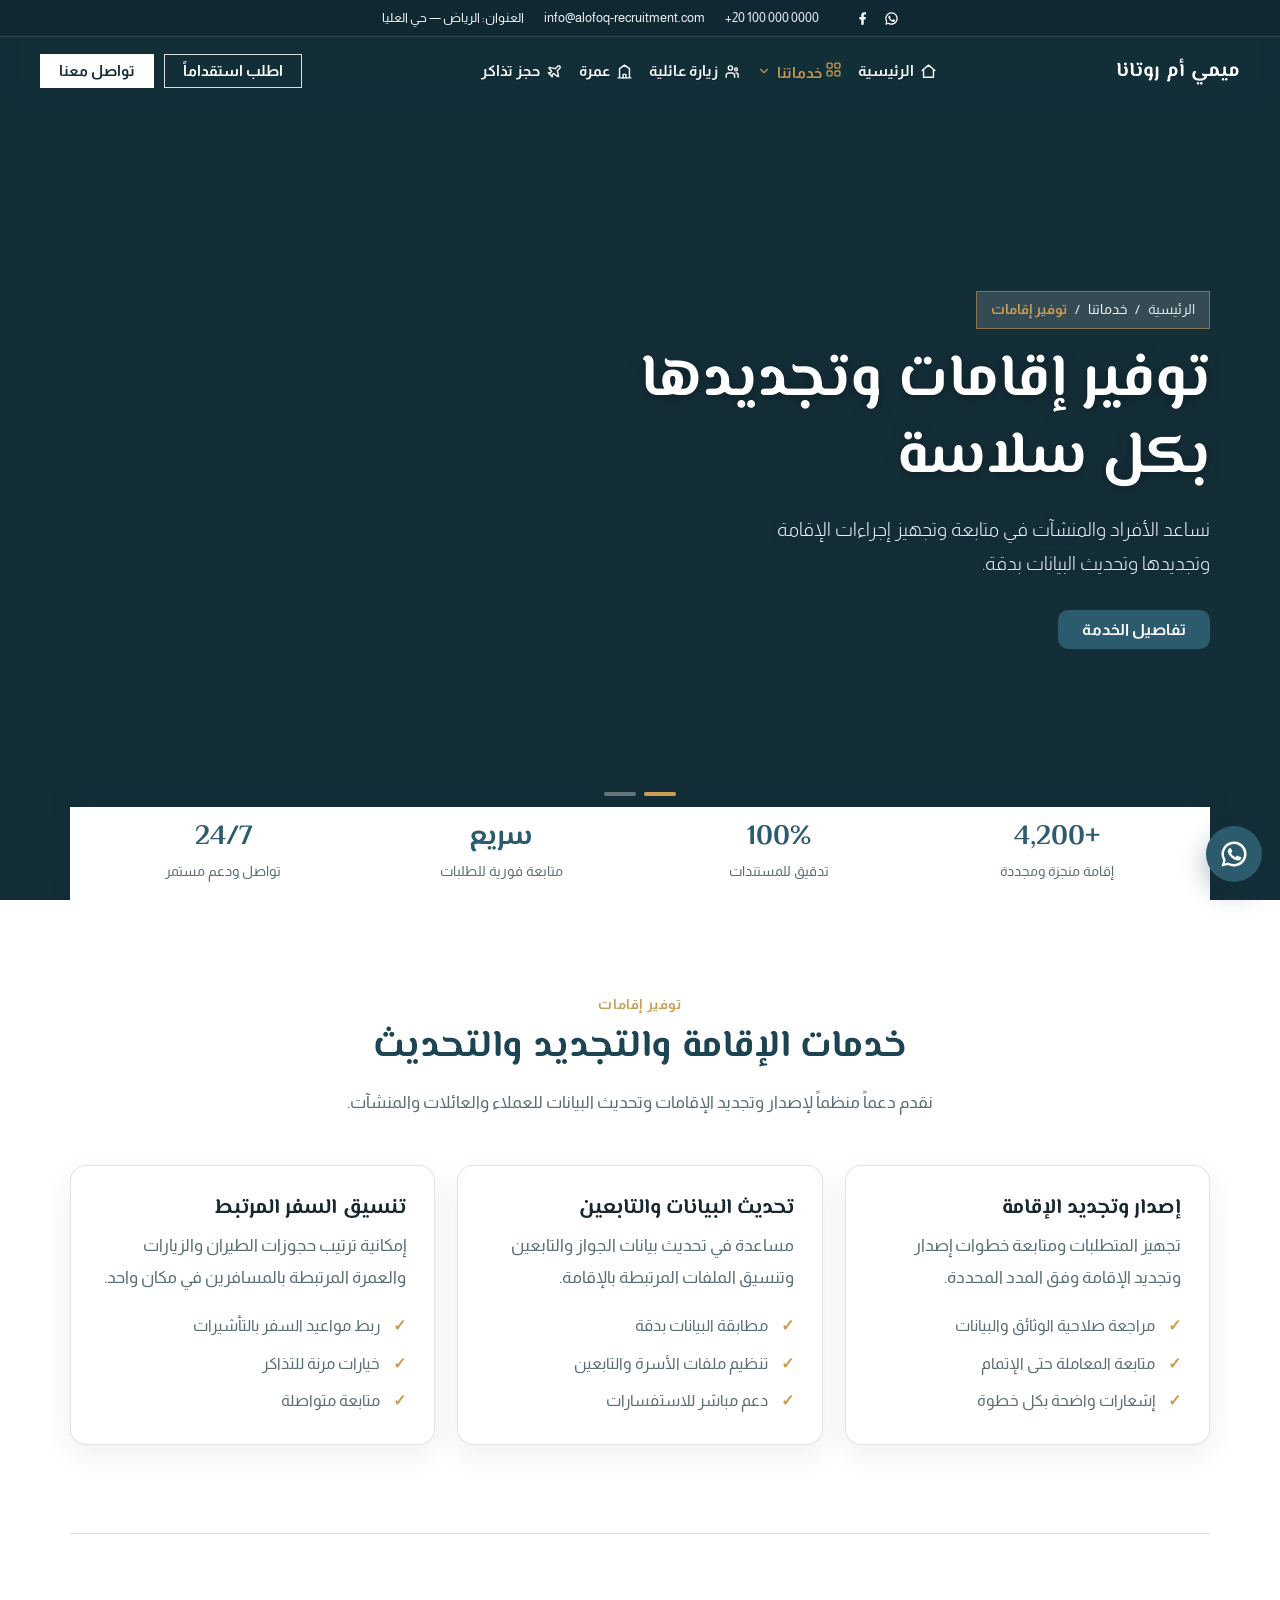
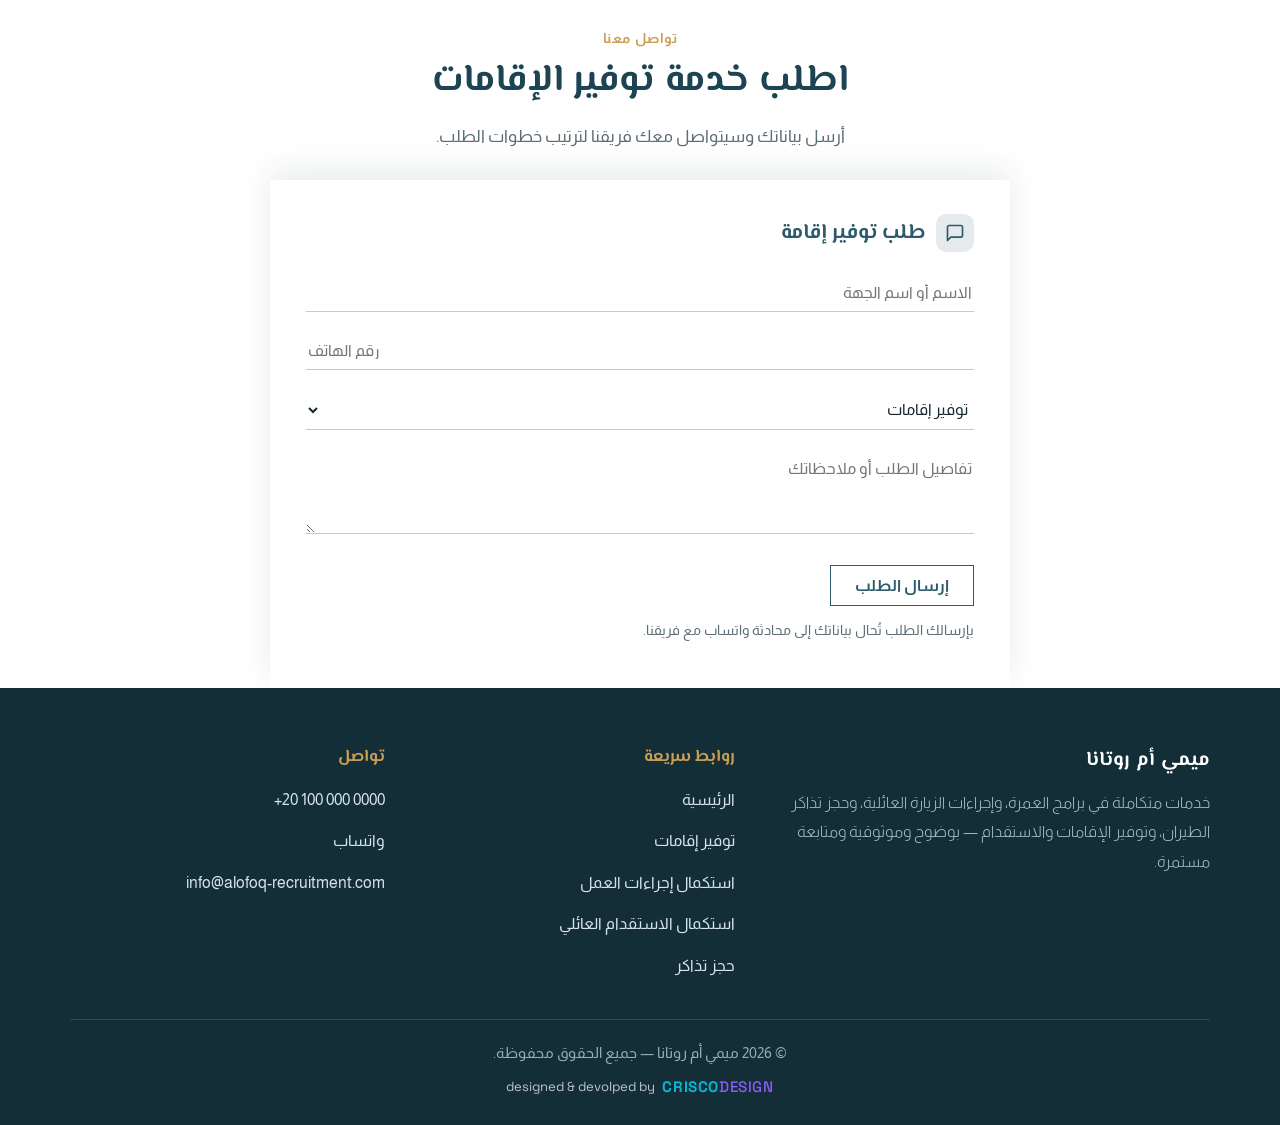
==== accommodation.html @ 0fab701c "Add files via upload" ====
<!DOCTYPE html>
<html lang="ar" dir="rtl">
<head>
<meta charset="utf-8">
<meta name="viewport" content="width=device-width, initial-scale=1, viewport-fit=cover">
<meta name="theme-color" content="#142E38">
<title>توفير إقامات | ميمي أم روتانا</title>
<meta name="description" content="توفير إقامات وتجديدها وإصدارها عبر ميمي أم روتانا بمتابعة مستمرة وإجراءات واضحة.">
<link rel="preconnect" href="https://fonts.googleapis.com">
<link rel="preconnect" href="https://fonts.gstatic.com" crossorigin>
<link href="https://fonts.googleapis.com/css2?family=El+Messiri:wght@400;500;600;700&family=Almarai:wght@300;400;700&family=Space+Grotesk:wght@500;700&display=swap" rel="stylesheet">
<link rel="stylesheet" href="style.css">
<style>
  .sec-divider{max-width:1180px;margin:0 auto;padding:0 20px}
  .sec-divider::before{content:"";display:block;height:1px;background:rgba(24,40,48,.14)}
  .hero .dots{bottom:calc(104px + env(safe-area-inset-bottom,0px))}
  .hero-stats-float{
    position:absolute;z-index:5;left:50%;bottom:0;transform:translateX(-50%);
    width:min(1140px, calc(100% - 32px));background:#ffffff;color:#182830;
    box-shadow:0 -8px 22px rgba(20, 46, 56, .12);
    padding:14px 22px calc(14px + env(safe-area-inset-bottom,0px));
  }
  .hero-stats-grid{display:grid;grid-template-columns:repeat(4, minmax(120px, 1fr));gap:16px;text-align:center;align-items:center}
  .hero-stats-grid .stat b{font-size:28px;color:#2B5B6C}
  .hero-stats-grid .stat span{font-size:14px;color:#5B6D75}
  section#contact.sec{padding-bottom:0}
  .contact-single-box{
    position:relative;z-index:3;background:#ffffff;color:#182830;border:0;border-radius:0;
    margin-top:-18px;margin-bottom:0;box-shadow:0 -10px 28px rgba(20,46,56,.09);
    max-width:740px;margin-inline:auto;
  }
  .contact-pane{padding:34px 36px 44px;background:#ffffff;display:flex;flex-direction:column}
  .contact-pane--inquiry{--pane-accent:#2B5B6C;--pane-accent-soft:rgba(43,91,108,.12);--pane-btn-ink:#ffffff}
  .pane-head{display:flex;align-items:center;gap:10px;margin-bottom:22px}
  .pane-head .p-ic{width:38px;height:38px;border-radius:10px;background:var(--pane-accent-soft);color:var(--pane-accent);display:grid;place-items:center;flex:none}
  .pane-head h3{margin:0;font-size:21px;color:var(--pane-accent)}
  .line-field{display:block;margin-bottom:20px}
  .line-field input,.line-field select,.line-field textarea{
    width:100%;padding:10px 2px;background:transparent;color:#182830;border:0;
    border-bottom:1.5px solid rgba(24,40,48,.24);border-radius:0;font:400 16px Almarai,sans-serif;
  }
  .line-field textarea{min-height:84px;resize:vertical}
  .line-field input:focus,.line-field select:focus,.line-field textarea:focus{outline:none;border-bottom-color:var(--pane-accent)}
  .contact-pane .btn{background:transparent;color:var(--pane-accent);border:1.5px solid var(--pane-accent);border-radius:0}
  .contact-pane .btn:hover{background:var(--pane-accent);color:var(--pane-btn-ink)}
  .contact-pane .hint{color:#5B6D75}
  .crisco-credit-below{
    margin-top:8px;display:flex;align-items:center;justify-content:center;gap:7px;direction:ltr;
    font-family:'Space Grotesk', system-ui, -apple-system, sans-serif;font-size:0.82rem;color:rgba(255,255,255,.72);
  }
  .crisco-credit-below .logo{
    font-family:'Space Grotesk', system-ui, -apple-system, sans-serif;font-size:0.95rem;font-weight:700;
    letter-spacing:0.6px;text-transform:uppercase;display:inline-block;text-decoration:none;
  }
  .crisco-credit-below .logo-a{color:#06B6D4}
  .crisco-credit-below .logo-b{color:#8B5CF6;font-weight:500}
  @media (max-width:860px){
    .hero{min-height:760px}
    .hero .txt{padding-bottom:175px}
    .hero .dots{bottom:calc(154px + env(safe-area-inset-bottom,0px))}
    .hero-stats-float{padding:12px 14px calc(12px + env(safe-area-inset-bottom,0px))}
    .hero-stats-grid{grid-template-columns:repeat(2, 1fr);gap:10px 14px}
    .hero-stats-grid .stat b{font-size:22px}
  }
</style>
</head>
<body>

<header class="top" id="top">
  <div class="top-bar">
    <div class="bar-in">
      <div class="top-socials" aria-label="واتساب وفيسبوك">
        <a href="https://wa.me/201000000000" target="_blank" rel="noopener" aria-label="واتساب" title="واتساب">
          <svg viewBox="0 0 24 24" fill="currentColor" aria-hidden="true"><path d="M12 2a10 10 0 0 0-8.6 15.1L2 22l5.1-1.3A10 10 0 1 0 12 2Zm0 18a8 8 0 0 1-4.1-1.1l-.3-.2-3 .8.8-2.9-.2-.3A8 8 0 1 1 12 20Zm4.4-5.9c-.2-.1-1.4-.7-1.6-.8s-.4-.1-.6.1-.6.8-.8 1-.3.2-.5 0a6.5 6.5 0 0 1-1.9-1.2 7.2 7.2 0 0 1-1.3-1.7c-.1-.2 0-.4.1-.5l.4-.5a1.6 1.6 0 0 0 .3-.4.5.5 0 0 0 0-.5l-.8-1.8c-.2-.5-.4-.4-.6-.4h-.5a1 1 0 0 0-.7.3 3 3 0 0 0-.9 2.2 5.2 5.2 0 0 0 1.1 2.7 11.8 11.8 0 0 0 4.5 4 5.2 5.2 0 0 0 3.2.6 2.7 2.7 0 0 0 1.8-1.3 2.2 2.2 0 0 0 .2-1.3c-.1-.1-.2-.2-.4-.3Z"/></svg>
        </a>
        <a href="https://facebook.com" target="_blank" rel="noopener" aria-label="فيسبوك" title="فيسبوك">
          <svg viewBox="0 0 24 24" fill="currentColor" aria-hidden="true"><path d="M14 13.5h2.5l1-4H14v-2c0-1.03 0-2 2-2h1.5V2.14c-.326-.043-1.557-.14-2.857-.14C11.928 2 10 3.657 10 6.7v2.8H7v4h3V22h4v-8.5Z"/></svg>
        </a>
      </div>
      <div class="top-contact-info">
        <a class="info-item" href="tel:+201000000000" dir="ltr"><span>+20 100 000 0000</span></a>
        <a class="info-item" href="mailto:info@alofoq-recruitment.com"><span>info@alofoq-recruitment.com</span></a>
        <span class="info-item"><span>العنوان: الرياض — حي العليا</span></span>
      </div>
    </div>
  </div>

  <div class="in">
    <a class="logo" href="index.html">ميمي أم روتانا</a>
    <nav id="nav">
      <a href="index.html">
        <svg width="17" height="17" viewBox="0 0 24 24" fill="none" stroke="currentColor" stroke-width="2" stroke-linecap="round" stroke-linejoin="round" aria-hidden="true"><path d="M3 10.5 12 3l9 7.5"/><path d="M5 9.5V20h14V9.5"/></svg>
        <span>الرئيسية</span>
      </a>
      <div class="nav-item-dropdown is-current" id="servicesDropdown">
        <button type="button" class="nav-dropdown-trigger" id="servicesTrigger" aria-expanded="false" aria-controls="servicesMenu">
          <span class="trigger-left">
            <svg width="17" height="17" viewBox="0 0 24 24" fill="none" stroke="currentColor" stroke-width="2" stroke-linecap="round" stroke-linejoin="round" aria-hidden="true"><rect x="3" y="3" width="7" height="7" rx="1.5"/><rect x="14" y="3" width="7" height="7" rx="1.5"/><rect x="3" y="14" width="7" height="7" rx="1.5"/><rect x="14" y="14" width="7" height="7" rx="1.5"/></svg>
            <span>خدماتنا</span>
          </span>
          <svg class="chev" viewBox="0 0 24 24" fill="none" stroke="currentColor" stroke-width="2" stroke-linecap="round" stroke-linejoin="round" aria-hidden="true"><path d="m6 9 6 6 6-6"/></svg>
        </button>
        <div class="nav-dropdown-menu" id="servicesMenu" role="menu">
          <a href="accommodation.html" class="is-current" aria-current="page" role="menuitem">توفير إقامات</a>
          <a href="work-procedures.html" role="menuitem">استكمال إجراءات العمل</a>
          <a href="index.html#visit" role="menuitem">زيارة عائلية</a>
          <a href="family-recruitment.html" class="sub-link-indented" role="menuitem">استكمال الاستقدام العائلي</a>
        </div>
      </div>
      <a href="index.html#visit">
        <svg width="17" height="17" viewBox="0 0 24 24" fill="none" stroke="currentColor" stroke-width="2" stroke-linecap="round" stroke-linejoin="round" aria-hidden="true"><circle cx="9" cy="7" r="3"/><path d="M3 20v-2a4 4 0 0 1 4-4h4a4 4 0 0 1 4 4v2"/><circle cx="17" cy="9" r="2"/><path d="M17 14a3 3 0 0 1 3 3v3"/></svg>
        <span>زيارة عائلية</span>
      </a>
      <a href="index.html#umrah">
        <svg width="17" height="17" viewBox="0 0 24 24" fill="none" stroke="currentColor" stroke-width="2" stroke-linecap="round" stroke-linejoin="round" aria-hidden="true"><path d="M3 21h18M5 21V8l7-5 7 5v13"/><path d="M10 21v-5h4v5"/></svg>
        <span>عمرة</span>
      </a>
      <a href="tickets.html">
        <svg width="17" height="17" viewBox="0 0 24 24" fill="none" stroke="currentColor" stroke-width="2" stroke-linecap="round" stroke-linejoin="round" aria-hidden="true"><path d="M17.8 19.2 16 11l3.5-3.5a2.1 2.1 0 0 0-3-3L13 8 4.8 6.2a.5.5 0 0 0-.5.8L8 12l-2 2-2-.5-.6.6 2.6 2.6 2.6 2.6.6-.6-.5-2 2-2 4.5 3.7a.5.5 0 0 0 .8-.5Z"/></svg>
        <span>حجز تذاكر</span>
      </a>
    </nav>
    <div class="top-actions">
      <a class="btn top-ghost-btn" href="family-recruitment.html">اطلب استقداماً</a>
      <a class="btn top-white-btn" href="#contact">تواصل معنا</a>
    </div>
    <button class="menu" id="menu" aria-expanded="false" aria-controls="nav" aria-label="فتح القائمة">
      <span></span><span></span><span></span>
    </button>
  </div>
</header>

<section class="hero" id="hero" aria-roledescription="carousel" aria-label="توفير إقامات مع ميمي أم روتانا">
  <div class="slide on" role="group" aria-label="1 من 2">
    <div class="bg" style="background-image:url('https://images.unsplash.com/photo-1521737604893-d14cc237f11d?auto=format&fit=crop&w=1920&q=80')" role="img" aria-label="خدمات توفير الإقامات"></div>
    <div class="shade"></div>
    <div class="txt">
      <nav class="hero-crumb" aria-label="مسار الصفحة">
        <a href="index.html">الرئيسية</a>
        <span aria-hidden="true">/</span>
        <span>خدماتنا</span>
        <span aria-hidden="true">/</span>
        <span class="crumb-current">توفير إقامات</span>
      </nav>
      <h1>توفير إقامات وتجديدها بكل سلاسة</h1>
      <p>نساعد الأفراد والمنشآت في متابعة وتجهيز إجراءات الإقامة وتجديدها وتحديث البيانات بدقة.</p>
      <a class="btn" href="#details">تفاصيل الخدمة</a>
    </div>
  </div>

  <div class="slide" role="group" aria-label="2 من 2">
    <div class="bg" style="background-image:url('https://images.unsplash.com/photo-1450101499163-c8848c66ca85?auto=format&fit=crop&w=1920&q=80')" role="img" aria-label="متابعة ملفات الإقامة"></div>
    <div class="shade"></div>
    <div class="txt">
      <nav class="hero-crumb" aria-label="مسار الصفحة">
        <a href="index.html">الرئيسية</a>
        <span aria-hidden="true">/</span>
        <span>خدماتنا</span>
        <span aria-hidden="true">/</span>
        <span class="crumb-current">توفير إقامات</span>
      </nav>
      <h2>تنبيهات مبكرة ومتابعة مستمرة</h2>
      <p>نتابع مواعيد التجديد والمستندات المطلوبة لتفادي أي تأخير أو غرامات غير متوقعة.</p>
      <a class="btn" href="#contact">اطلب الخدمة الآن</a>
    </div>
  </div>

  <div class="dots" id="dots"></div>

  <div class="hero-stats-float" aria-label="إحصائيات توفير الإقامات">
    <div class="hero-stats-grid">
      <div class="stat"><b>+4,200</b><span>إقامة منجزة ومجددة</span></div>
      <div class="stat"><b>100%</b><span>تدقيق للمستندات</span></div>
      <div class="stat"><b>سريع</b><span>متابعة فورية للطلبات</span></div>
      <div class="stat"><b>24/7</b><span>تواصل ودعم مستمر</span></div>
    </div>
  </div>
</section>

<section class="sec" id="details">
  <div class="wrap">
    <div class="head reveal">
      <span class="eyebrow">توفير إقامات</span>
      <h2>خدمات الإقامة والتجديد والتحديث</h2>
      <p>نقدم دعماً منظماً لإصدار وتجديد الإقامات وتحديث البيانات للعملاء والعائلات والمنشآت.</p>
    </div>
    <div class="cards">
      <article class="card reveal">
        <h3>إصدار وتجديد الإقامة</h3>
        <p>تجهيز المتطلبات ومتابعة خطوات إصدار وتجديد الإقامة وفق المدد المحددة.</p>
        <ul class="ticks">
          <li>مراجعة صلاحية الوثائق والبيانات</li>
          <li>متابعة المعاملة حتى الإتمام</li>
          <li>إشعارات واضحة بكل خطوة</li>
        </ul>
      </article>
      <article class="card reveal">
        <h3>تحديث البيانات والتابعين</h3>
        <p>مساعدة في تحديث بيانات الجواز والتابعين وتنسيق الملفات المرتبطة بالإقامة.</p>
        <ul class="ticks">
          <li>مطابقة البيانات بدقة</li>
          <li>تنظيم ملفات الأسرة والتابعين</li>
          <li>دعم مباشر للاستفسارات</li>
        </ul>
      </article>
      <article class="card reveal">
        <h3>تنسيق السفر المرتبط</h3>
        <p>إمكانية ترتيب حجوزات الطيران والزيارات والعمرة المرتبطة بالمسافرين في مكان واحد.</p>
        <ul class="ticks">
          <li>ربط مواعيد السفر بالتأشيرات</li>
          <li>خيارات مرنة للتذاكر</li>
          <li>متابعة متواصلة</li>
        </ul>
      </article>
    </div>
  </div>
</section>

<div class="sec-divider" aria-hidden="true"></div>

<section class="sec alt" id="contact">
  <div class="wrap">
    <div class="head reveal">
      <span class="eyebrow">تواصل معنا</span>
      <h2>اطلب خدمة توفير الإقامات</h2>
      <p>أرسل بياناتك وسيتواصل معك فريقنا لترتيب خطوات الطلب.</p>
    </div>
    <div class="contact-single-box reveal">
      <div class="contact-pane contact-pane--inquiry">
        <div class="pane-head">
          <span class="p-ic" aria-hidden="true">
            <svg width="20" height="20" viewBox="0 0 24 24" fill="none" stroke="currentColor" stroke-width="2" stroke-linecap="round" stroke-linejoin="round"><path d="M21 15a2 2 0 0 1-2 2H7l-4 4V5a2 2 0 0 1 2-2h14a2 2 0 0 1 2 2Z"/></svg>
          </span>
          <h3>طلب توفير إقامة</h3>
        </div>
        <form class="service-wa-form" novalidate>
          <label class="line-field"><input type="text" name="name" required autocomplete="name" placeholder="الاسم أو اسم الجهة"></label>
          <label class="line-field"><input type="tel" name="phone" required autocomplete="tel" inputmode="tel" placeholder="رقم الهاتف"></label>
          <label class="line-field">
            <select name="service" required>
              <option value="توفير إقامات">توفير إقامات</option>
              <option value="تجديد إقامة">تجديد إقامة</option>
              <option value="تحديث بيانات إقامة">تحديث بيانات إقامة</option>
            </select>
          </label>
          <label class="line-field"><textarea name="msg" placeholder="تفاصيل الطلب أو ملاحظاتك"></textarea></label>
          <button class="btn" type="submit">إرسال الطلب</button>
          <p class="hint">بإرسالك الطلب تُحال بياناتك إلى محادثة واتساب مع فريقنا.</p>
        </form>
      </div>
    </div>
  </div>
</section>

<footer class="foot">
  <div class="wrap">
    <div class="grid">
      <div>
        <a class="logo" href="index.html">ميمي أم روتانا</a>
        <p>خدمات متكاملة في برامج العمرة، وإجراءات الزيارة العائلية، وحجز تذاكر الطيران، وتوفير الإقامات والاستقدام — بوضوح وموثوقية ومتابعة مستمرة.</p>
      </div>
      <div>
        <h4>روابط سريعة</h4>
        <ul>
          <li><a href="index.html">الرئيسية</a></li>
          <li><a href="accommodation.html">توفير إقامات</a></li>
          <li><a href="work-procedures.html">استكمال إجراءات العمل</a></li>
          <li><a href="family-recruitment.html">استكمال الاستقدام العائلي</a></li>
          <li><a href="tickets.html">حجز تذاكر</a></li>
        </ul>
      </div>
      <div>
        <h4>تواصل</h4>
        <ul>
          <li><a href="tel:+201000000000" dir="ltr">+20 100 000 0000</a></li>
          <li><a href="https://wa.me/201000000000" target="_blank" rel="noopener">واتساب</a></li>
          <li><a href="mailto:info@alofoq-recruitment.com">info@alofoq-recruitment.com</a></li>
        </ul>
      </div>
    </div>
    <div class="copy">© <span id="year"></span> ميمي أم روتانا — جميع الحقوق محفوظة.</div>
    <div class="crisco-credit-below">
      <span>designed &amp; devolped by</span>
      <a href="index.html" class="logo notranslate" dir="ltr" aria-label="CRISCODESIGN">
        <span class="logo-a">CRISCO</span><span class="logo-b">DESIGN</span>
      </a>
    </div>
  </div>
</footer>

<a class="wa" href="https://wa.me/201000000000" target="_blank" rel="noopener" aria-label="تواصل عبر واتساب">
  <svg width="30" height="30" viewBox="0 0 24 24" fill="currentColor" aria-hidden="true"><path d="M12 2a10 10 0 0 0-8.6 15.1L2 22l5.1-1.3A10 10 0 1 0 12 2Zm0 18a8 8 0 0 1-4.1-1.1l-.3-.2-3 .8.8-2.9-.2-.3A8 8 0 1 1 12 20Zm4.4-5.9c-.2-.1-1.4-.7-1.6-.8s-.4-.1-.6.1-.6.8-.8 1-.3.2-.5 0a6.5 6.5 0 0 1-1.9-1.2 7.2 7.2 0 0 1-1.3-1.7c-.1-.2 0-.4.1-.5l.4-.5a1.6 1.6 0 0 0 .3-.4.5.5 0 0 0 0-.5l-.8-1.8c-.2-.5-.4-.4-.6-.4h-.5a1 1 0 0 0-.7.3 3 3 0 0 0-.9 2.2 5.2 5.2 0 0 0 1.1 2.7 11.8 11.8 0 0 0 4.5 4 5.2 5.2 0 0 0 3.2.6 2.7 2.7 0 0 0 1.8-1.3 2.2 2.2 0 0 0 .2-1.3c-.1-.1-.2-.2-.4-.3Z"/></svg>
</a>

<script>
(function(){
  var WA = '201000000000';
  var hero = document.getElementById('hero'), slides = [].slice.call(hero.querySelectorAll('.slide')), dots = document.getElementById('dots'), DELAY = 6000, i = 0, timer, btns = [];
  hero.style.setProperty('--t', DELAY + 'ms');
  slides.forEach(function(_, k){
    var b = document.createElement('button'); b.type = 'button';
    b.setAttribute('aria-label', 'الانتقال إلى الشريحة ' + (k + 1));
    b.onclick = function(){ go(k); }; dots.appendChild(b); btns.push(b);
  });
  function go(n){
    i = (n + slides.length) % slides.length;
    slides.forEach(function(s, k){ s.classList.toggle('on', k === i); });
    btns.forEach(function(b, k){ b.classList.remove('on'); if (k === i){ void b.offsetWidth; b.classList.add('on'); } });
    restart();
  }
  function restart(){ clearTimeout(timer); if (window.matchMedia('(prefers-reduced-motion:reduce)').matches) return; timer = setTimeout(function(){ go(i + 1); }, DELAY); }
  go(0);

  var trigger = document.getElementById('servicesTrigger'), ddMenu = document.getElementById('servicesMenu');
  if (trigger && ddMenu){
    trigger.addEventListener('click', function(e){
      if (window.innerWidth > 860){ e.preventDefault(); }
      var isOpen = ddMenu.classList.toggle('open');
      trigger.setAttribute('aria-expanded', isOpen ? 'true' : 'false');
    });
    document.addEventListener('click', function(e){
      if (!e.target.closest('#servicesDropdown')){ ddMenu.classList.remove('open'); trigger.setAttribute('aria-expanded', 'false'); }
    });
  }

  var menu = document.getElementById('menu'), nav = document.getElementById('nav');
  if (menu && nav){
    menu.onclick = function(e){
      e.stopPropagation();
      var open = nav.classList.toggle('open');
      menu.setAttribute('aria-expanded', open ? 'true' : 'false');
    };
    nav.addEventListener('click', function(e){ if (e.target.closest('a')){ nav.classList.remove('open'); menu.setAttribute('aria-expanded', 'false'); } });
    document.addEventListener('click', function(e){ if (nav.classList.contains('open') && !e.target.closest('#top')){ nav.classList.remove('open'); menu.setAttribute('aria-expanded', 'false'); } });
  }

  var top = document.getElementById('top');
  function onScroll(){ top.classList.toggle('solid', window.scrollY > 40); }
  onScroll(); window.addEventListener('scroll', onScroll, {passive:true});

  var form = document.querySelector('.service-wa-form');
  if (form){
    form.addEventListener('submit', function(e){
      e.preventDefault();
      if (!form.reportValidity()) return;
      var d = new FormData(form);
      var msg = 'مرحبًا ميمي أم روتانا\nالخدمة: ' + d.get('service') + '\nالاسم / الجهة: ' + d.get('name') + '\nالهاتف: ' + d.get('phone') + (d.get('msg') ? '\nالتفاصيل: ' + d.get('msg') : '');
      window.open('https://wa.me/' + WA + '?text=' + encodeURIComponent(msg), '_blank');
    });
  }

  var items = document.querySelectorAll('.reveal');
  if ('IntersectionObserver' in window && !window.matchMedia('(prefers-reduced-motion:reduce)').matches){
    var io = new IntersectionObserver(function(entries){ entries.forEach(function(en){ if (en.isIntersecting){ en.target.classList.add('in'); io.unobserve(en.target); } }); }, {threshold:.14, rootMargin:'0px 0px -40px'});
    items.forEach(function(el){ io.observe(el); });
  } else { items.forEach(function(el){ el.classList.add('in'); }); }

  document.getElementById('year').textContent = new Date().getFullYear();
})();
</script>
</body>
</html>
---- style.css ----
/* ============================================================
   ميمي أم روتانا — ورقة الأنماط الموحدة
   ============================================================ */

:root{
  --bg:#FFFFFF;
  --surface:#FFFFFF;
  --ink:#182830;
  --muted:#5B6D75;
  --sage:#2B5B6C;
  --sage-deep:#1D4452;
  --sage-ink:#FFFFFF;
  --sand:#C89D54;
  --sand-ink:#182830;
  --star:#C89D54;
  --line:rgba(24,40,48,.13);
  --shadow:0 10px 30px rgba(24,40,48,.07);
  --radius:16px;
  --white:#FFFFFF;
  color-scheme:light;
}

*{box-sizing:border-box}
html{
  scroll-behavior:smooth;
  overflow-x:hidden;
  max-width:100%;
}
body{
  margin:0;
  background:var(--bg);
  color:var(--ink);
  font-family:Almarai,"Segoe UI",Tahoma,sans-serif;
  font-size:17px;
  line-height:1.85;
  -webkit-font-smoothing:antialiased;
  overflow-x:hidden;
  max-width:100%;
}
h1,h2,h3{font-family:"El Messiri",Almarai,sans-serif;margin:0;line-height:1.35;letter-spacing:0}
p{margin:0 0 1em}
a{color:inherit}
:focus-visible{outline:3px solid var(--sand);outline-offset:3px}
.wrap{max-width:1180px;margin:0 auto;padding:0 20px}
section[id]{scroll-margin-top:112px}

/* ===== الشريط العلوي ===== */
.top{
  position:fixed;inset:0 0 auto 0;z-index:50;color:#fff;
  padding-top:env(safe-area-inset-top,0px);
  background:rgba(20,46,56,.48);
  backdrop-filter:blur(10px) saturate(1.1);
  -webkit-backdrop-filter:blur(10px) saturate(1.1);
  transition:background .3s ease,box-shadow .3s ease;
}
.top.solid{
  background:rgba(20,46,56,.97);
  box-shadow:0 1px 0 rgba(255,255,255,.1);
}

/* أعلى الشريط في المنتصف: واتساب وفيسبوك على اليمين، والهاتف والبريد والعنوان على اليسار */
.top-bar{
  border-bottom:1px solid rgba(255,255,255,.14);
  background:rgba(14,34,42,.48);
  font-size:13px;
}
.top-bar .bar-in{
  max-width:1180px;
  margin:0 auto;
  padding:6px 20px;
  display:flex;
  align-items:center;
  justify-content:center;
  flex-wrap:wrap;
  gap:8px 36px;
}

.top-socials{
  display:inline-flex;
  align-items:center;
  gap:14px;
}
.top-socials a{
  display:inline-flex;
  align-items:center;
  justify-content:center;
  color:#ffffff;
  text-decoration:none;
  background:none;
  border:0;
  padding:0;
  transform:none;
  box-shadow:none;
  transition:color .2s ease;
}
.top-socials a:hover{
  color:var(--sand);
  background:none;
  border:0;
  transform:none;
  box-shadow:none;
}
.top-socials a svg{
  width:15px;
  height:15px;
  flex:none;
}

.top-contact-info{
  display:inline-flex;
  align-items:center;
  flex-wrap:wrap;
  justify-content:center;
  gap:6px 20px;
  color:rgba(255,255,255,.94);
}
.top-contact-info .info-item{
  display:inline-flex;
  align-items:center;
  gap:5px;
  text-decoration:none;
  color:rgba(255,255,255,.94);
  transition:color .2s ease;
}
.top-contact-info a.info-item:hover{
  color:var(--sand);
}

/* بالأسفل: الشعار + الروابط + الأزرار */
.top .in{
  position:relative;
  max-width:1240px;margin:0 auto;padding:0 20px;min-height:68px;
  display:flex;align-items:center;justify-content:space-between;gap:14px;
}
.logo{
  display:inline-block;text-decoration:none;
  font:700 20px "El Messiri",sans-serif;
  letter-spacing:.3px;white-space:nowrap;
}

/* روابط الشريط — تغيير اللون فقط عند المرور */
.top nav{
  display:flex;
  flex-wrap:wrap;
  align-items:center;
  gap:16px;
}
.top nav > a{
  display:inline-flex;align-items:center;gap:6px;
  text-decoration:none;font-weight:700;font-size:14.5px;
  opacity:.96;white-space:nowrap;
  text-shadow:0 1px 2px rgba(0,0,0,.28);
  transition:color .25s ease;
}
.top nav > a:hover{color:var(--sand)}
.top nav > a.is-current{color:var(--sand)}
.top nav a svg{flex:none}

/* ===== القوائم المنسدلة بنفس لون الشريط العلوي وبدون حدود ===== */
.nav-item-dropdown{
  position:relative;
  display:inline-flex;
  align-items:center;
}

/* جسر غير مرئي لمنع اختفاء القائمة عند تحريك المؤشر من الزر إليها */
.nav-item-dropdown::after{
  content:"";
  position:absolute;
  top:100%;
  right:0;
  left:0;
  height:14px;
  background:transparent;
}

.nav-dropdown-trigger{
  display:inline-flex;
  align-items:center;
  gap:6px;
  background:none;
  border:0;
  padding:0;
  color:inherit;
  font:700 14.5px Almarai,sans-serif;
  cursor:pointer;
  white-space:nowrap;
  opacity:.96;
  text-shadow:0 1px 2px rgba(0,0,0,.28);
  transition:color .25s ease;
}
.nav-dropdown-trigger:hover,
.nav-dropdown-trigger[aria-expanded="true"],
.nav-item-dropdown.is-current .nav-dropdown-trigger{
  color:var(--sand);
}
.nav-dropdown-trigger .chev{
  width:14px;
  height:14px;
  transition:transform .25s ease;
}
.nav-dropdown-trigger[aria-expanded="true"] .chev{
  transform:rotate(180deg);
}

.nav-dropdown-menu{
  display:none;
  position:absolute;
  top:calc(100% + 10px);
  right:0;
  min-width:240px;
  background:rgba(20,46,56,.48);
  backdrop-filter:blur(10px) saturate(1.1);
  -webkit-backdrop-filter:blur(10px) saturate(1.1);
  border:0;
  border-radius:0;
  box-shadow:0 10px 24px rgba(10,24,30,.22);
  padding:8px 0;
  z-index:90;
  flex-direction:column;
  transition:background .3s ease;
}
.top.solid .nav-dropdown-menu{
  background:rgba(20,46,56,.97);
}
.nav-item-dropdown:hover .nav-dropdown-menu,
.nav-item-dropdown:focus-within .nav-dropdown-menu,
.nav-dropdown-menu.open{
  display:flex;
}
.nav-dropdown-menu a{
  display:flex;
  align-items:center;
  justify-content:space-between;
  padding:10px 16px;
  font-size:14px;
  font-weight:700;
  color:#ffffff;
  text-decoration:none;
  border:0;
  white-space:nowrap;
  transition:color .2s ease, background-color .2s ease;
}
.nav-dropdown-menu a:hover,
.nav-dropdown-menu a.is-current{
  color:var(--sand);
  background:rgba(255,255,255,.04);
}

.top-actions{
  display:flex;
  align-items:center;
  gap:10px;
  flex-shrink:0;
}

.btn{
  display:inline-block;background:var(--sage);color:var(--sage-ink);
  border:0;border-radius:10px;padding:11px 24px;
  font:700 16px Almarai,sans-serif;cursor:pointer;text-decoration:none;
  white-space:nowrap;transition:background-color .25s ease,color .25s ease,border-color .25s ease,transform .2s ease;
}
.btn:hover{background:var(--sage-deep);transform:translateY(-1px)}

.top .btn.top-ghost-btn{
  background:transparent;
  color:#ffffff;
  border:1.5px solid rgba(255,255,255,.85);
  border-radius:0;
  padding:8px 18px;
  font-size:14.5px;
}
.top .btn.top-ghost-btn:hover{
  background:#C89D54;
  color:#142E38;
  border-color:#C89D54;
  transform:translateY(-1px);
}

.top .btn.top-white-btn{
  background:#ffffff;
  color:#142E38;
  border:1.5px solid #ffffff;
  border-radius:0;
  padding:8px 18px;
  font-size:14.5px;
}
.top .btn.top-white-btn:hover{
  background:var(--sand);
  color:#142E38;
  border-color:var(--sand);
  transform:translateY(-1px);
}

/* زر الهامبرغر */
.menu{
  display:none;
  position:relative;
  width:44px;
  height:44px;
  background:transparent;
  border:0;
  border-radius:0;
  padding:0;
  cursor:pointer;
  flex-shrink:0;
}
.menu span{
  position:absolute;
  top:50%;left:50%;
  width:24px;height:2px;
  background:#fff;
  border-radius:2px;
  transition:transform .3s ease, opacity .25s ease;
}
.menu span:nth-child(1){transform:translate(-50%, calc(-50% - 8px))}
.menu span:nth-child(2){transform:translate(-50%, -50%)}
.menu span:nth-child(3){transform:translate(-50%, calc(-50% + 8px))}
.menu[aria-expanded="true"] span:nth-child(1){transform:translate(-50%, -50%) rotate(45deg)}
.menu[aria-expanded="true"] span:nth-child(2){opacity:0}
.menu[aria-expanded="true"] span:nth-child(3){transform:translate(-50%, -50%) rotate(-45deg)}

/* ===== السلايدر ===== */
.hero{
  position:relative;height:100svh;min-height:640px;max-height:920px;overflow:hidden;
  background:#142E38;color:var(--white);
}
.slide{
  position:absolute;inset:0;opacity:0;visibility:hidden;
  transition:opacity .9s ease,visibility .9s;
}
.slide.on{opacity:1;visibility:visible}

.bg{
  position:absolute;inset:0;
  background-size:cover;background-position:center;background-repeat:no-repeat;
  background-color:#142E38;
}

.shade{
  position:absolute;inset:0;
  background:linear-gradient(270deg,rgba(20,46,56,.92) 0%,rgba(20,46,56,.66) 45%,rgba(20,46,56,.12) 82%);
}

.txt{
  position:relative;z-index:2;height:100%;max-width:1180px;margin:0 auto;
  padding:135px 20px 96px;
  display:flex;flex-direction:column;justify-content:center;align-items:flex-start;
}
.txt h1,.txt h2{
  font-size:clamp(32px,5.2vw,60px);font-weight:700;line-height:1.28;max-width:17ch;
  text-shadow:0 2px 14px rgba(0,0,0,.35);
}
.txt p{
  max-width:44ch;margin:16px 0 28px;color:#EAF1F4;
  font-size:18.5px;font-weight:300;
  text-shadow:0 1px 8px rgba(0,0,0,.35);
}
.slide.on .txt>*{animation:up .8s both}
.slide.on .txt p{animation-delay:.12s}
.slide.on .txt .btn{animation-delay:.24s}
@keyframes up{from{opacity:0;transform:translateY(18px)}to{opacity:1;transform:none}}

/* مؤشر المسار داخل الهيرو */
.hero-crumb{
  display:inline-flex;
  align-items:center;
  gap:8px;
  padding:6px 14px;
  margin-bottom:14px;
  background:rgba(255,255,255,.14);
  backdrop-filter:blur(6px);
  -webkit-backdrop-filter:blur(6px);
  border:1px solid rgba(200,157,84,.55);
  color:rgba(255,255,255,.92);
  font-size:13.5px;
}
.hero-crumb a{
  color:rgba(255,255,255,.85);
  text-decoration:none;
  transition:color .2s ease;
}
.hero-crumb a:hover{color:var(--sand)}
.hero-crumb .crumb-current{
  color:var(--sand);
  font-weight:700;
}

/* المؤشرات */
.dots{
  position:absolute;z-index:6;
  bottom:calc(28px + env(safe-area-inset-bottom,0px));
  left:50%;transform:translateX(-50%);
  display:flex;gap:8px;
}
.dots button{
  width:32px;height:4px;
  border:0;border-radius:2px;
  background:rgba(255,255,255,.35);
  cursor:pointer;padding:0;
  position:relative;overflow:hidden;
  transition:background .2s ease;
}
.dots button:hover{background:rgba(255,255,255,.6)}
.dots button.on::after{
  content:"";position:absolute;inset:0;
  background:var(--sand);
  transform-origin:right;
  animation:fill var(--t,6s) linear both;
}
.hero.paused .dots button.on::after{animation-play-state:paused}
@keyframes fill{from{transform:scaleX(0)}to{transform:scaleX(1)}}

/* ===== الأقسام ===== */
.sec{padding:88px 0;background:var(--surface)}
.sec.alt{background:var(--surface)}
.head{max-width:680px;margin:0 auto 46px;text-align:center}
.eyebrow{
  display:inline-block;font:700 13.5px Almarai,sans-serif;
  color:var(--sand);letter-spacing:.6px;margin-bottom:10px;
}
.head h2{font-size:clamp(26px,3.6vw,38px);color:var(--sage-deep)}
.head p{color:var(--muted);margin:14px 0 0;font-size:17px}

.cards{
  display:grid;grid-template-columns:repeat(auto-fit,minmax(270px,1fr));gap:22px;
}
.card{
  background:var(--surface);border:1px solid var(--line);
  border-radius:var(--radius);padding:28px;box-shadow:var(--shadow);
  transition:transform .25s ease,box-shadow .3s ease,border-color .25s ease;
  display:flex;flex-direction:column;
}
.card:hover{transform:translateY(-5px);border-color:rgba(200,157,84,.45);box-shadow:0 16px 38px rgba(20,46,56,.12)}
.card .ic{
  width:56px;height:56px;border-radius:16px;
  background:rgba(43,91,108,.11);color:var(--sage);
  display:grid;place-items:center;margin-bottom:18px;
}
.card h3{font-size:21px;margin-bottom:8px;color:var(--ink)}
.card p{color:var(--muted);margin:0}
.ticks{list-style:none;padding:0;margin:18px 0 0;display:grid;gap:8px;font-size:16px}
.ticks li{position:relative;padding-inline-start:26px;color:var(--muted)}
.ticks li::before{
  content:"✓";position:absolute;inset-inline-start:0;top:0;
  color:var(--sand);font-weight:700;
}

/* بطاقات الخدمات: بدون مؤثرات افتراضية، وبوردر + شادو خفيف عند المرور */
#services .cards{
  grid-template-columns:repeat(auto-fit,minmax(290px,1fr));
}
#services .card{
  transform:none;
  box-shadow:none;
  transition:border-color .3s ease, box-shadow .3s ease;
}
#services .card:hover{
  transform:none;
  border-color:rgba(43,91,108,.35);
  box-shadow:0 8px 20px rgba(20,46,56,.08);
}

.plan{position:relative}
.plan .tag{
  position:absolute;top:18px;inset-inline-end:18px;
  background:var(--sand);color:var(--sand-ink);
  font:700 13px Almarai,sans-serif;padding:4px 12px;border-radius:99px;
}
.plan .price{font:700 32px "El Messiri",sans-serif;color:var(--sage);margin:6px 0 2px}
.plan .price small{font:400 15px Almarai,sans-serif;color:var(--muted)}
.plan .btn{margin-top:22px;text-align:center}

.steps{display:grid;gap:14px;max-width:840px;margin:0 auto}
.step{
  display:flex;gap:18px;align-items:flex-start;
  background:var(--surface);border:1px solid var(--line);
  border-radius:14px;padding:20px 22px;box-shadow:var(--shadow);
}
.step .n{
  flex:none;width:42px;height:42px;border-radius:50%;
  background:var(--sage);color:var(--sage-ink);
  display:grid;place-items:center;font:700 19px "El Messiri",sans-serif;
}
.step h3{font-size:18px;margin-bottom:4px;color:var(--ink)}
.step p{margin:0;color:var(--muted);font-size:16px}

.stat b{
  display:block;font:700 36px "El Messiri",sans-serif;
  color:var(--sage);line-height:1.2;
}
.stat span{color:var(--muted);font-size:15.5px}

.stars{color:var(--star);letter-spacing:2px;margin-bottom:10px;font-size:15px}
.hint{font-size:14px;color:var(--muted);margin:12px 0 0}

.foot{background:#142E38;color:#D6E3E8;padding:56px 0 26px}
.foot .grid{display:grid;grid-template-columns:1.4fr 1fr 1fr;gap:34px}
.foot h4{font:700 17px "El Messiri",sans-serif;color:var(--sand);margin:0 0 14px}
.foot a{text-decoration:none;color:#D6E3E8;font-size:16px;transition:color .2s ease}
.foot a:hover{color:var(--sand)}
.foot ul{list-style:none;padding:0;margin:0;display:grid;gap:10px}
.foot p{color:#A8C0C9;font-size:16px;margin:12px 0 0;font-weight:300}
.foot-socials{
  display:inline-flex;
  align-items:center;
  gap:16px;
  margin-top:16px;
}
.foot-socials a{
  display:inline-flex;
  align-items:center;
  justify-content:center;
  color:#ffffff;
  background:none;
  border:0;
  padding:0;
  box-shadow:none;
  transform:none;
  transition:color .2s ease;
}
.foot-socials a:hover{
  color:var(--sand);
  background:none;
  border:0;
  box-shadow:none;
  transform:none;
}
.foot-socials a svg{
  width:19px;
  height:19px;
  flex:none;
}
.foot .copy{
  border-top:1px solid rgba(255,255,255,.12);
  margin-top:38px;padding-top:20px;text-align:center;
  font-size:14.5px;color:#93AFB9;
}
.foot .logo{color:#fff;font-size:20px}

.wa{
  position:fixed;inset:auto 18px 18px auto;z-index:60;
  width:56px;height:56px;border-radius:50%;
  background:var(--sage);color:#fff;
  display:grid;place-items:center;
  box-shadow:0 10px 26px rgba(20,46,56,.35);
  text-decoration:none;transition:transform .2s,background .2s;
}
.wa:hover{transform:scale(1.08);background:var(--sand);color:#142E38}

.reveal{opacity:0;transform:translateY(22px);transition:opacity .6s ease,transform .6s ease}
.reveal.in{opacity:1;transform:none}

/* ===== تجاوب الشاشات ===== */
@media (max-width:1060px){
  .top nav{gap:10px}
  .top nav > a,
  .nav-dropdown-trigger{font-size:13.5px}
  .nav-dropdown-menu{min-width:220px}
  .top .btn.top-ghost-btn,
  .top .btn.top-white-btn{padding:7px 12px;font-size:13.5px}
  .logo{font-size:17px}
}

@media (max-width:900px){
  .foot .grid{grid-template-columns:1fr;gap:26px}
}

@media (max-width:860px){
  .top-bar .bar-in{
    padding:6px 14px;
    font-size:12px;
    gap:6px 18px;
  }
  .top-contact-info{
    gap:4px 12px;
    font-size:11.5px;
  }

  .top .in{
    flex-direction:row;
    min-height:62px;
  }

  /* القائمة تنسدل من أسفل الشعار بدون اسكرولر */
  .top nav{
    display:flex;
    position:absolute;
    top:100%;
    right:16px;
    left:16px;
    flex-direction:column;
    flex-wrap:nowrap;
    align-items:stretch;
    justify-content:flex-start;
    gap:0;
    background:rgba(20,46,56,.97);
    border:0;
    border-radius:0;
    box-shadow:0 14px 28px rgba(10,24,30,.28);
    padding:0 16px;
    max-height:0;
    opacity:0;
    overflow:hidden;
    pointer-events:none;
    transform:translateY(-8px);
    transition:max-height .35s ease, opacity .25s ease, transform .3s ease, padding .3s ease;
    z-index:70;
  }
  .top nav.open{
    max-height:680px;
    opacity:1;
    padding:10px 16px 14px;
    pointer-events:auto;
    transform:translateY(0);
    overflow-y:visible;
  }
  .top nav > a{
    padding:13px 6px;
    border:0;
    text-shadow:none;
    font-size:16px;
    white-space:normal;
  }
  .top nav a svg{width:19px;height:19px}

  .nav-item-dropdown{
    flex-direction:column;
    align-items:stretch;
    border:0;
  }
  .nav-item-dropdown::after{display:none}
  .nav-dropdown-trigger{
    justify-content:space-between;
    padding:13px 6px;
    font-size:16px;
    width:100%;
    text-shadow:none;
  }
  .nav-dropdown-trigger .trigger-left{
    display:inline-flex;
    align-items:center;
    gap:8px;
  }
  .nav-dropdown-menu{
    position:static;
    display:flex;
    min-width:0;
    background:rgba(20,46,56,.97);
    backdrop-filter:none;
    -webkit-backdrop-filter:none;
    border:0;
    box-shadow:none;
    padding:0 14px 0 4px;
    gap:0;
    max-height:0;
    opacity:0;
    overflow:hidden;
    transition:max-height .3s ease, opacity .25s ease, padding .3s ease;
  }
  .nav-dropdown-menu.open{
    max-height:240px;
    opacity:1;
    padding:4px 14px 8px 4px;
  }
  .nav-dropdown-menu a{
    padding:9px 8px;
    font-size:14.5px;
    border:0;
  }

  .menu{display:block}
  .top-actions{display:none}
  .logo{font-size:17px}

  .hero{
    height:100svh;
    min-height:600px;
    max-height:840px;
  }
  .shade{
    background:linear-gradient(0deg,rgba(20,46,56,.94) 0%,rgba(20,46,56,.66) 58%,rgba(20,46,56,.3) 100%);
  }
  .txt{justify-content:flex-end;padding-bottom:130px}
  .sec{padding:64px 0}
}

@media (prefers-reduced-motion:reduce){
  html{scroll-behavior:auto}
  .slide{transition:none}
  .slide.on .txt>*{animation:none}
  .dots button.on::after{animation:none;transform:none}
  .reveal{opacity:1;transform:none;transition:none}
  .card:hover{transform:none}
  #services .card,
  #services .card:hover{transition:none;box-shadow:none}
  .menu span{transition:none}
  .top nav,
  .nav-dropdown-menu{transition:none}
}
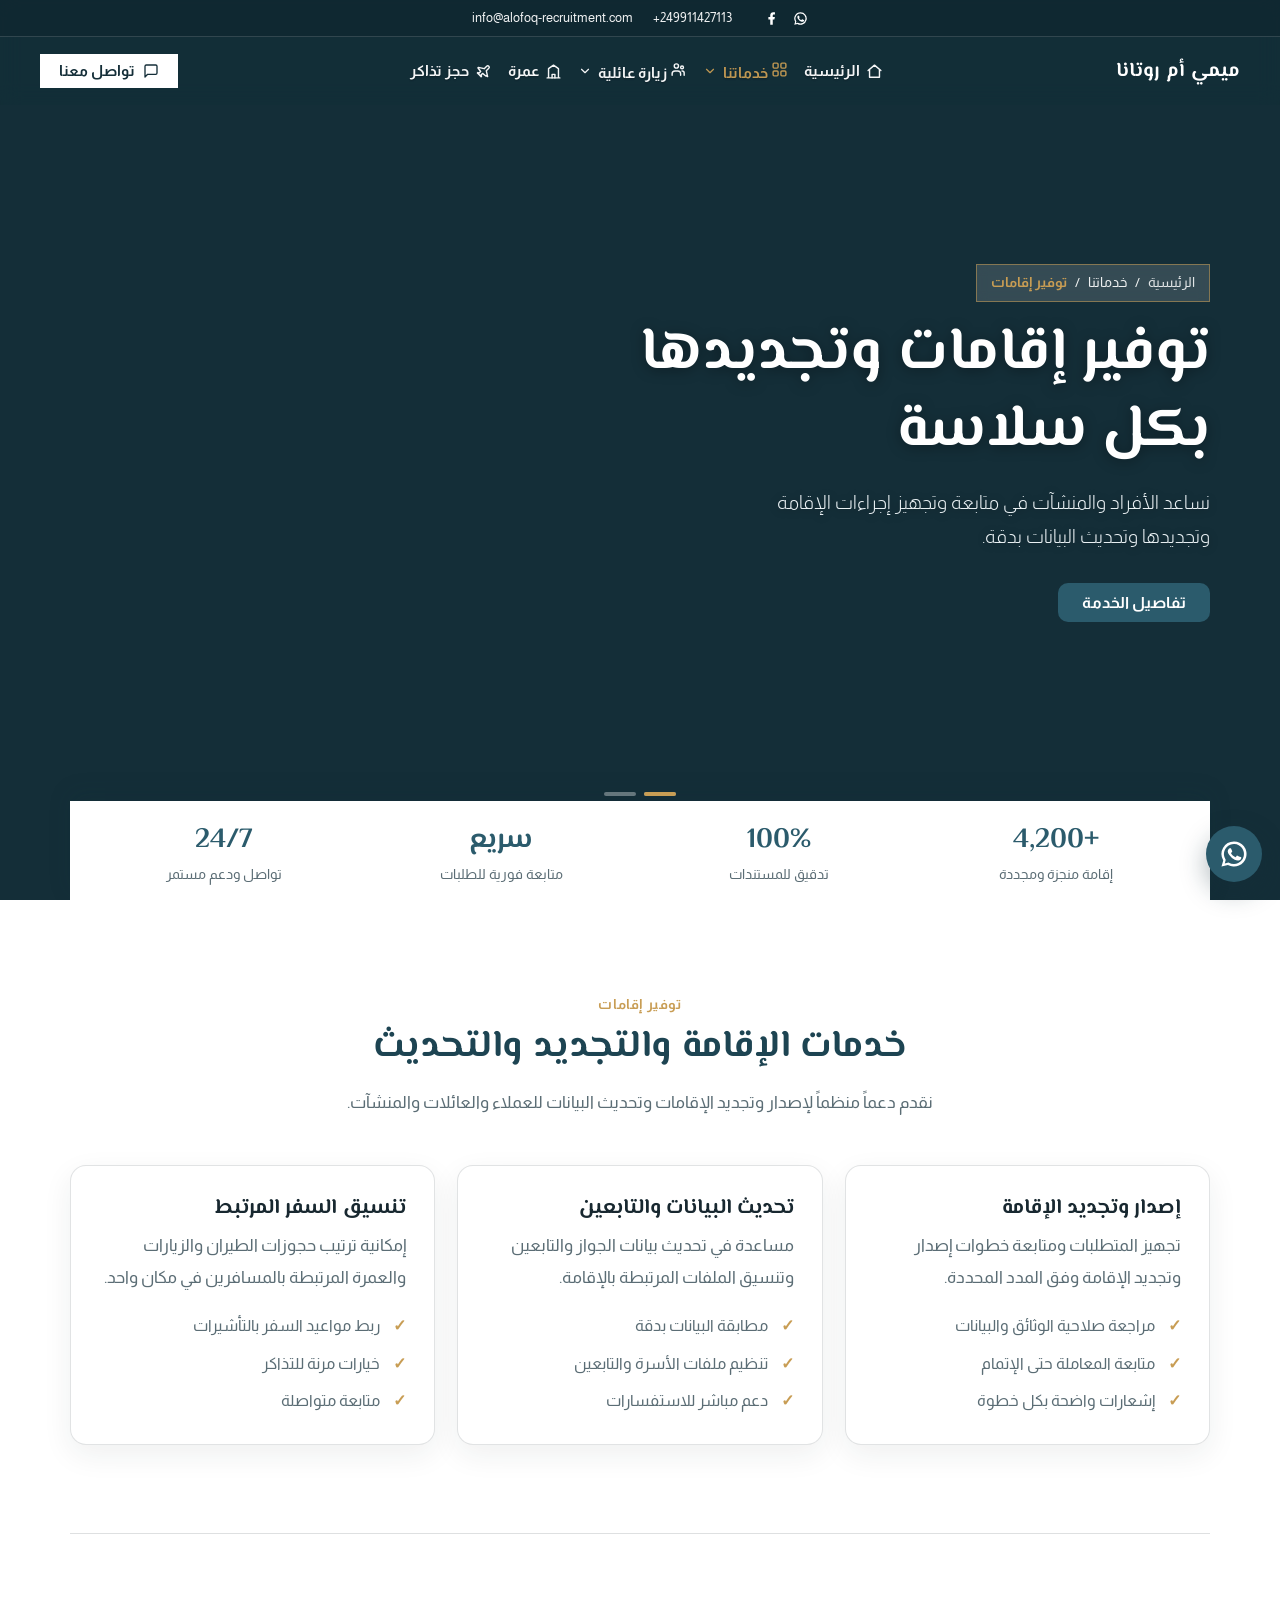
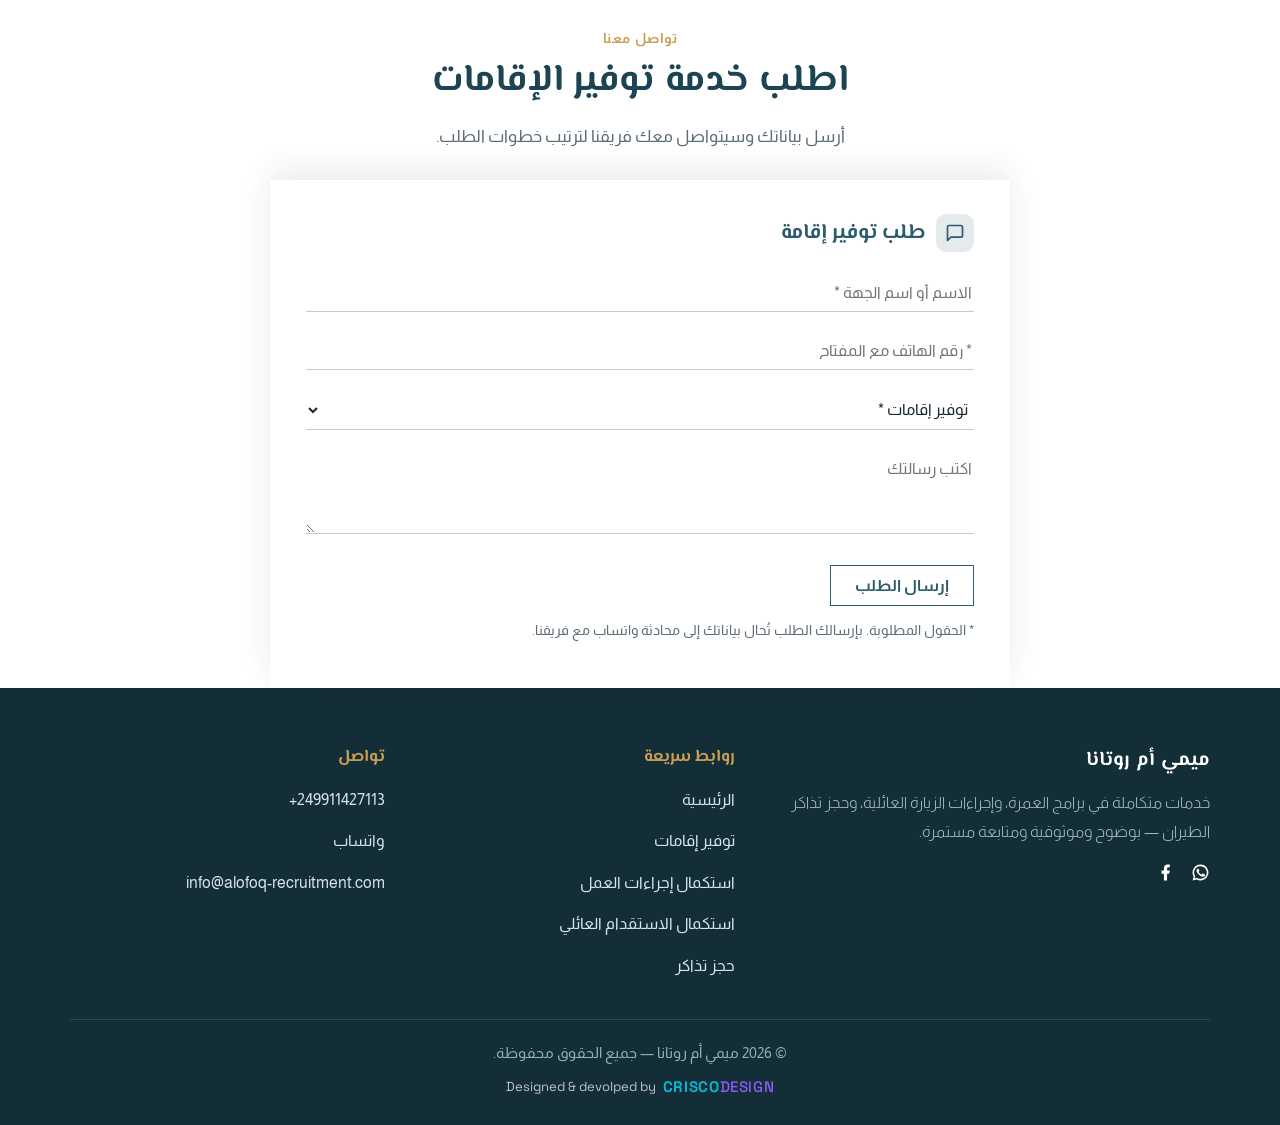
==== commit a177eb17: "Add files via upload" ====
--- a/accommodation.html
+++ b/accommodation.html
@@ -18,11 +18,11 @@
     position:absolute;z-index:5;left:50%;bottom:0;transform:translateX(-50%);
     width:min(1140px, calc(100% - 32px));background:#ffffff;color:#182830;
     box-shadow:0 -8px 22px rgba(20, 46, 56, .12);
-    padding:14px 22px calc(14px + env(safe-area-inset-bottom,0px));
-  }
-  .hero-stats-grid{display:grid;grid-template-columns:repeat(4, minmax(120px, 1fr));gap:16px;text-align:center;align-items:center}
-  .hero-stats-grid .stat b{font-size:28px;color:#2B5B6C}
-  .hero-stats-grid .stat span{font-size:14px;color:#5B6D75}
+    padding:22px 24px calc(16px + env(safe-area-inset-bottom,0px));
+  }
+  .hero-stats-grid{display:grid;grid-template-columns:repeat(4, minmax(120px, 1fr));gap:20px 18px;text-align:center;align-items:center}
+  .hero-stats-grid .stat b{display:block;font-size:28px;color:#2B5B6C;line-height:1.25;margin-bottom:6px}
+  .hero-stats-grid .stat span{display:block;font-size:14px;color:#5B6D75;line-height:1.45}
   section#contact.sec{padding-bottom:0}
   .contact-single-box{
     position:relative;z-index:3;background:#ffffff;color:#182830;border:0;border-radius:0;
@@ -44,6 +44,13 @@
   .contact-pane .btn{background:transparent;color:var(--pane-accent);border:1.5px solid var(--pane-accent);border-radius:0}
   .contact-pane .btn:hover{background:var(--pane-accent);color:var(--pane-btn-ink)}
   .contact-pane .hint{color:#5B6D75}
+  form[dir="rtl"]{direction:rtl;text-align:right}
+  form[dir="rtl"] .line-field,
+  form[dir="rtl"] .line-field input,
+  form[dir="rtl"] .line-field select,
+  form[dir="rtl"] .line-field textarea{direction:rtl;text-align:right}
+  form[dir="rtl"] .line-field input[type="tel"]{direction:ltr;text-align:right;unicode-bidi:plaintext}
+  form[dir="rtl"] .hint{direction:rtl;text-align:right}
   .crisco-credit-below{
     margin-top:8px;display:flex;align-items:center;justify-content:center;gap:7px;direction:ltr;
     font-family:'Space Grotesk', system-ui, -apple-system, sans-serif;font-size:0.82rem;color:rgba(255,255,255,.72);
@@ -58,8 +65,8 @@
     .hero{min-height:760px}
     .hero .txt{padding-bottom:175px}
     .hero .dots{bottom:calc(154px + env(safe-area-inset-bottom,0px))}
-    .hero-stats-float{padding:12px 14px calc(12px + env(safe-area-inset-bottom,0px))}
-    .hero-stats-grid{grid-template-columns:repeat(2, 1fr);gap:10px 14px}
+    .hero-stats-float{padding:16px 16px calc(14px + env(safe-area-inset-bottom,0px))}
+    .hero-stats-grid{grid-template-columns:repeat(2, 1fr);gap:14px 16px}
     .hero-stats-grid .stat b{font-size:22px}
   }
 </style>
@@ -70,60 +77,77 @@
   <div class="top-bar">
     <div class="bar-in">
       <div class="top-socials" aria-label="واتساب وفيسبوك">
-        <a href="https://wa.me/201000000000" target="_blank" rel="noopener" aria-label="واتساب" title="واتساب">
+        <a href="https://wa.me/+249911427113" target="_blank" rel="noopener" aria-label="واتساب" title="واتساب">
           <svg viewBox="0 0 24 24" fill="currentColor" aria-hidden="true"><path d="M12 2a10 10 0 0 0-8.6 15.1L2 22l5.1-1.3A10 10 0 1 0 12 2Zm0 18a8 8 0 0 1-4.1-1.1l-.3-.2-3 .8.8-2.9-.2-.3A8 8 0 1 1 12 20Zm4.4-5.9c-.2-.1-1.4-.7-1.6-.8s-.4-.1-.6.1-.6.8-.8 1-.3.2-.5 0a6.5 6.5 0 0 1-1.9-1.2 7.2 7.2 0 0 1-1.3-1.7c-.1-.2 0-.4.1-.5l.4-.5a1.6 1.6 0 0 0 .3-.4.5.5 0 0 0 0-.5l-.8-1.8c-.2-.5-.4-.4-.6-.4h-.5a1 1 0 0 0-.7.3 3 3 0 0 0-.9 2.2 5.2 5.2 0 0 0 1.1 2.7 11.8 11.8 0 0 0 4.5 4 5.2 5.2 0 0 0 3.2.6 2.7 2.7 0 0 0 1.8-1.3 2.2 2.2 0 0 0 .2-1.3c-.1-.1-.2-.2-.4-.3Z"/></svg>
         </a>
         <a href="https://facebook.com" target="_blank" rel="noopener" aria-label="فيسبوك" title="فيسبوك">
           <svg viewBox="0 0 24 24" fill="currentColor" aria-hidden="true"><path d="M14 13.5h2.5l1-4H14v-2c0-1.03 0-2 2-2h1.5V2.14c-.326-.043-1.557-.14-2.857-.14C11.928 2 10 3.657 10 6.7v2.8H7v4h3V22h4v-8.5Z"/></svg>
         </a>
       </div>
+
       <div class="top-contact-info">
-        <a class="info-item" href="tel:+201000000000" dir="ltr"><span>+20 100 000 0000</span></a>
+        <a class="info-item" href="tel:+249911427113" dir="ltr"><span>+249911427113</span></a>
         <a class="info-item" href="mailto:info@alofoq-recruitment.com"><span>info@alofoq-recruitment.com</span></a>
-        <span class="info-item"><span>العنوان: الرياض — حي العليا</span></span>
       </div>
     </div>
   </div>
 
   <div class="in">
     <a class="logo" href="index.html">ميمي أم روتانا</a>
+
     <nav id="nav">
       <a href="index.html">
         <svg width="17" height="17" viewBox="0 0 24 24" fill="none" stroke="currentColor" stroke-width="2" stroke-linecap="round" stroke-linejoin="round" aria-hidden="true"><path d="M3 10.5 12 3l9 7.5"/><path d="M5 9.5V20h14V9.5"/></svg>
         <span>الرئيسية</span>
       </a>
+
       <div class="nav-item-dropdown is-current" id="servicesDropdown">
         <button type="button" class="nav-dropdown-trigger" id="servicesTrigger" aria-expanded="false" aria-controls="servicesMenu">
-          <span class="trigger-left">
+          <a href="index.html#services" class="trigger-left" style="text-decoration:none;color:inherit;">
             <svg width="17" height="17" viewBox="0 0 24 24" fill="none" stroke="currentColor" stroke-width="2" stroke-linecap="round" stroke-linejoin="round" aria-hidden="true"><rect x="3" y="3" width="7" height="7" rx="1.5"/><rect x="14" y="3" width="7" height="7" rx="1.5"/><rect x="3" y="14" width="7" height="7" rx="1.5"/><rect x="14" y="14" width="7" height="7" rx="1.5"/></svg>
             <span>خدماتنا</span>
-          </span>
+          </a>
           <svg class="chev" viewBox="0 0 24 24" fill="none" stroke="currentColor" stroke-width="2" stroke-linecap="round" stroke-linejoin="round" aria-hidden="true"><path d="m6 9 6 6 6-6"/></svg>
         </button>
+
         <div class="nav-dropdown-menu" id="servicesMenu" role="menu">
           <a href="accommodation.html" class="is-current" aria-current="page" role="menuitem">توفير إقامات</a>
           <a href="work-procedures.html" role="menuitem">استكمال إجراءات العمل</a>
-          <a href="index.html#visit" role="menuitem">زيارة عائلية</a>
-          <a href="family-recruitment.html" class="sub-link-indented" role="menuitem">استكمال الاستقدام العائلي</a>
         </div>
       </div>
-      <a href="index.html#visit">
-        <svg width="17" height="17" viewBox="0 0 24 24" fill="none" stroke="currentColor" stroke-width="2" stroke-linecap="round" stroke-linejoin="round" aria-hidden="true"><circle cx="9" cy="7" r="3"/><path d="M3 20v-2a4 4 0 0 1 4-4h4a4 4 0 0 1 4 4v2"/><circle cx="17" cy="9" r="2"/><path d="M17 14a3 3 0 0 1 3 3v3"/></svg>
-        <span>زيارة عائلية</span>
-      </a>
+
+      <div class="nav-item-dropdown" id="visitDropdown">
+        <button type="button" class="nav-dropdown-trigger" id="visitTrigger" aria-expanded="false" aria-controls="visitMenu">
+          <a href="index.html#visit" class="trigger-left" style="text-decoration:none;color:inherit;">
+            <svg width="17" height="17" viewBox="0 0 24 24" fill="none" stroke="currentColor" stroke-width="2" stroke-linecap="round" stroke-linejoin="round" aria-hidden="true"><circle cx="9" cy="7" r="3"/><path d="M3 20v-2a4 4 0 0 1 4-4h4a4 4 0 0 1 4 4v2"/><circle cx="17" cy="9" r="2"/><path d="M17 14a3 3 0 0 1 3 3v3"/></svg>
+            <span>زيارة عائلية</span>
+          </a>
+          <svg class="chev" viewBox="0 0 24 24" fill="none" stroke="currentColor" stroke-width="2" stroke-linecap="round" stroke-linejoin="round" aria-hidden="true"><path d="m6 9 6 6 6-6"/></svg>
+        </button>
+
+        <div class="nav-dropdown-menu" id="visitMenu" role="menu">
+          <a href="family-recruitment.html" role="menuitem">استكمال الاستقدام العائلي</a>
+        </div>
+      </div>
+
       <a href="index.html#umrah">
         <svg width="17" height="17" viewBox="0 0 24 24" fill="none" stroke="currentColor" stroke-width="2" stroke-linecap="round" stroke-linejoin="round" aria-hidden="true"><path d="M3 21h18M5 21V8l7-5 7 5v13"/><path d="M10 21v-5h4v5"/></svg>
         <span>عمرة</span>
       </a>
+
       <a href="tickets.html">
         <svg width="17" height="17" viewBox="0 0 24 24" fill="none" stroke="currentColor" stroke-width="2" stroke-linecap="round" stroke-linejoin="round" aria-hidden="true"><path d="M17.8 19.2 16 11l3.5-3.5a2.1 2.1 0 0 0-3-3L13 8 4.8 6.2a.5.5 0 0 0-.5.8L8 12l-2 2-2-.5-.6.6 2.6 2.6 2.6 2.6.6-.6-.5-2 2-2 4.5 3.7a.5.5 0 0 0 .8-.5Z"/></svg>
         <span>حجز تذاكر</span>
       </a>
     </nav>
+
     <div class="top-actions">
-      <a class="btn top-ghost-btn" href="family-recruitment.html">اطلب استقداماً</a>
-      <a class="btn top-white-btn" href="#contact">تواصل معنا</a>
-    </div>
+      <a class="btn btn-icon top-white-btn" href="index.html#contact">
+        <svg width="16" height="16" viewBox="0 0 24 24" fill="none" stroke="currentColor" stroke-width="2" stroke-linecap="round" stroke-linejoin="round" aria-hidden="true"><path d="M21 15a2 2 0 0 1-2 2H7l-4 4V5a2 2 0 0 1 2-2h14a2 2 0 0 1 2 2Z"/></svg>
+        <span>تواصل معنا</span>
+      </a>
+    </div>
+
     <button class="menu" id="menu" aria-expanded="false" aria-controls="nav" aria-label="فتح القائمة">
       <span></span><span></span><span></span>
     </button>
@@ -233,19 +257,19 @@
           </span>
           <h3>طلب توفير إقامة</h3>
         </div>
-        <form class="service-wa-form" novalidate>
-          <label class="line-field"><input type="text" name="name" required autocomplete="name" placeholder="الاسم أو اسم الجهة"></label>
-          <label class="line-field"><input type="tel" name="phone" required autocomplete="tel" inputmode="tel" placeholder="رقم الهاتف"></label>
+        <form dir="rtl" class="service-wa-form" novalidate>
+          <label class="line-field"><input type="text" name="name" required autocomplete="name" aria-label="الاسم أو اسم الجهة *" placeholder="الاسم أو اسم الجهة *" pattern="^[\u0600-\u06FF\u0750-\u077F\u08A0-\u08FF\uFB50-\uFDFF\uFE70-\uFEFFa-zA-Z\s]+$" title="يرجى إدخال أحرف فقط بدون أرقام أو رموز"></label>
+          <label class="line-field"><input type="tel" name="phone" required autocomplete="tel" inputmode="tel" aria-label="رقم الهاتف مع المفتاح *" placeholder="رقم الهاتف مع المفتاح *"></label>
           <label class="line-field">
-            <select name="service" required>
-              <option value="توفير إقامات">توفير إقامات</option>
+            <select name="service" required aria-label="نوع الخدمة *">
+              <option value="توفير إقامات">توفير إقامات *</option>
               <option value="تجديد إقامة">تجديد إقامة</option>
               <option value="تحديث بيانات إقامة">تحديث بيانات إقامة</option>
             </select>
           </label>
-          <label class="line-field"><textarea name="msg" placeholder="تفاصيل الطلب أو ملاحظاتك"></textarea></label>
+          <label class="line-field"><textarea name="msg" aria-label="اكتب رسالتك" placeholder="اكتب رسالتك"></textarea></label>
           <button class="btn" type="submit">إرسال الطلب</button>
-          <p class="hint">بإرسالك الطلب تُحال بياناتك إلى محادثة واتساب مع فريقنا.</p>
+          <p class="hint">* الحقول المطلوبة. بإرسالك الطلب تُحال بياناتك إلى محادثة واتساب مع فريقنا.</p>
         </form>
       </div>
     </div>
@@ -257,7 +281,15 @@
     <div class="grid">
       <div>
         <a class="logo" href="index.html">ميمي أم روتانا</a>
-        <p>خدمات متكاملة في برامج العمرة، وإجراءات الزيارة العائلية، وحجز تذاكر الطيران، وتوفير الإقامات والاستقدام — بوضوح وموثوقية ومتابعة مستمرة.</p>
+        <p>خدمات متكاملة في برامج العمرة، وإجراءات الزيارة العائلية، وحجز تذاكر الطيران — بوضوح وموثوقية ومتابعة مستمرة.</p>
+        <div class="foot-socials" aria-label="واتساب وفيسبوك">
+          <a href="https://wa.me/+249911427113" target="_blank" rel="noopener" aria-label="واتساب" title="واتساب">
+            <svg viewBox="0 0 24 24" fill="currentColor" aria-hidden="true"><path d="M12 2a10 10 0 0 0-8.6 15.1L2 22l5.1-1.3A10 10 0 1 0 12 2Zm0 18a8 8 0 0 1-4.1-1.1l-.3-.2-3 .8.8-2.9-.2-.3A8 8 0 1 1 12 20Zm4.4-5.9c-.2-.1-1.4-.7-1.6-.8s-.4-.1-.6.1-.6.8-.8 1-.3.2-.5 0a6.5 6.5 0 0 1-1.9-1.2 7.2 7.2 0 0 1-1.3-1.7c-.1-.2 0-.4.1-.5l.4-.5a1.6 1.6 0 0 0 .3-.4.5.5 0 0 0 0-.5l-.8-1.8c-.2-.5-.4-.4-.6-.4h-.5a1 1 0 0 0-.7.3 3 3 0 0 0-.9 2.2 5.2 5.2 0 0 0 1.1 2.7 11.8 11.8 0 0 0 4.5 4 5.2 5.2 0 0 0 3.2.6 2.7 2.7 0 0 0 1.8-1.3 2.2 2.2 0 0 0 .2-1.3c-.1-.1-.2-.2-.4-.3Z"/></svg>
+          </a>
+          <a href="https://facebook.com" target="_blank" rel="noopener" aria-label="فيسبوك" title="فيسبوك">
+            <svg viewBox="0 0 24 24" fill="currentColor" aria-hidden="true"><path d="M14 13.5h2.5l1-4H14v-2c0-1.03 0-2 2-2h1.5V2.14c-.326-.043-1.557-.14-2.857-.14C11.928 2 10 3.657 10 6.7v2.8H7v4h3V22h4v-8.5Z"/></svg>
+          </a>
+        </div>
       </div>
       <div>
         <h4>روابط سريعة</h4>
@@ -272,15 +304,15 @@
       <div>
         <h4>تواصل</h4>
         <ul>
-          <li><a href="tel:+201000000000" dir="ltr">+20 100 000 0000</a></li>
-          <li><a href="https://wa.me/201000000000" target="_blank" rel="noopener">واتساب</a></li>
+          <li><a href="tel:+249911427113" dir="ltr">+249911427113</a></li>
+          <li><a href="https://wa.me/+249911427113" target="_blank" rel="noopener">واتساب</a></li>
           <li><a href="mailto:info@alofoq-recruitment.com">info@alofoq-recruitment.com</a></li>
         </ul>
       </div>
     </div>
     <div class="copy">© <span id="year"></span> ميمي أم روتانا — جميع الحقوق محفوظة.</div>
     <div class="crisco-credit-below">
-      <span>designed &amp; devolped by</span>
+      <span>Designed &amp; devolped by</span>
       <a href="index.html" class="logo notranslate" dir="ltr" aria-label="CRISCODESIGN">
         <span class="logo-a">CRISCO</span><span class="logo-b">DESIGN</span>
       </a>
@@ -288,13 +320,13 @@
   </div>
 </footer>
 
-<a class="wa" href="https://wa.me/201000000000" target="_blank" rel="noopener" aria-label="تواصل عبر واتساب">
+<a class="wa" href="https://wa.me/+249911427113" target="_blank" rel="noopener" aria-label="تواصل عبر واتساب">
   <svg width="30" height="30" viewBox="0 0 24 24" fill="currentColor" aria-hidden="true"><path d="M12 2a10 10 0 0 0-8.6 15.1L2 22l5.1-1.3A10 10 0 1 0 12 2Zm0 18a8 8 0 0 1-4.1-1.1l-.3-.2-3 .8.8-2.9-.2-.3A8 8 0 1 1 12 20Zm4.4-5.9c-.2-.1-1.4-.7-1.6-.8s-.4-.1-.6.1-.6.8-.8 1-.3.2-.5 0a6.5 6.5 0 0 1-1.9-1.2 7.2 7.2 0 0 1-1.3-1.7c-.1-.2 0-.4.1-.5l.4-.5a1.6 1.6 0 0 0 .3-.4.5.5 0 0 0 0-.5l-.8-1.8c-.2-.5-.4-.4-.6-.4h-.5a1 1 0 0 0-.7.3 3 3 0 0 0-.9 2.2 5.2 5.2 0 0 0 1.1 2.7 11.8 11.8 0 0 0 4.5 4 5.2 5.2 0 0 0 3.2.6 2.7 2.7 0 0 0 1.8-1.3 2.2 2.2 0 0 0 .2-1.3c-.1-.1-.2-.2-.4-.3Z"/></svg>
 </a>
 
 <script>
 (function(){
-  var WA = '201000000000';
+  var WA = '+249911427113';
   var hero = document.getElementById('hero'), slides = [].slice.call(hero.querySelectorAll('.slide')), dots = document.getElementById('dots'), DELAY = 6000, i = 0, timer, btns = [];
   hero.style.setProperty('--t', DELAY + 'ms');
   slides.forEach(function(_, k){
@@ -311,17 +343,49 @@
   function restart(){ clearTimeout(timer); if (window.matchMedia('(prefers-reduced-motion:reduce)').matches) return; timer = setTimeout(function(){ go(i + 1); }, DELAY); }
   go(0);
 
-  var trigger = document.getElementById('servicesTrigger'), ddMenu = document.getElementById('servicesMenu');
-  if (trigger && ddMenu){
+  function bindDropdown(triggerId, menuId, wrapperId){
+    var trigger = document.getElementById(triggerId);
+    var ddMenu = document.getElementById(menuId);
+    if (!trigger || !ddMenu) return;
+
+    var directLink = trigger.querySelector('a[href^="#"]');
+    if (directLink){
+      directLink.addEventListener('click', function(e){
+        e.stopPropagation();
+      });
+    }
+
     trigger.addEventListener('click', function(e){
-      if (window.innerWidth > 860){ e.preventDefault(); }
+      if (e.target.closest('a[href^="#"]')) return;
+      e.preventDefault();
+      e.stopPropagation();
       var isOpen = ddMenu.classList.toggle('open');
       trigger.setAttribute('aria-expanded', isOpen ? 'true' : 'false');
+
+      document.querySelectorAll('.nav-dropdown-menu.open').forEach(function(otherMenu){
+        if (otherMenu !== ddMenu){
+          otherMenu.classList.remove('open');
+          var otherWrapper = otherMenu.closest('.nav-item-dropdown');
+          var otherBtn = otherWrapper ? otherWrapper.querySelector('.nav-dropdown-trigger') : null;
+          if (otherBtn) otherBtn.setAttribute('aria-expanded', 'false');
+        }
+      });
     });
+
+    ddMenu.addEventListener('click', function(e){
+      e.stopPropagation();
+    });
+
     document.addEventListener('click', function(e){
-      if (!e.target.closest('#servicesDropdown')){ ddMenu.classList.remove('open'); trigger.setAttribute('aria-expanded', 'false'); }
+      if (!e.target.closest('#' + wrapperId)){
+        ddMenu.classList.remove('open');
+        trigger.setAttribute('aria-expanded', 'false');
+      }
     });
   }
+
+  bindDropdown('servicesTrigger', 'servicesMenu', 'servicesDropdown');
+  bindDropdown('visitTrigger', 'visitMenu', 'visitDropdown');
 
   var menu = document.getElementById('menu'), nav = document.getElementById('nav');
   if (menu && nav){
@@ -329,9 +393,14 @@
       e.stopPropagation();
       var open = nav.classList.toggle('open');
       menu.setAttribute('aria-expanded', open ? 'true' : 'false');
+      menu.setAttribute('aria-label', open ? 'إغلاق القائمة' : 'فتح القائمة');
+      if (!open){
+        document.querySelectorAll('.nav-dropdown-menu.open').forEach(function(m){ m.classList.remove('open'); });
+        document.querySelectorAll('.nav-dropdown-trigger[aria-expanded="true"]').forEach(function(b){ b.setAttribute('aria-expanded', 'false'); });
+      }
     };
-    nav.addEventListener('click', function(e){ if (e.target.closest('a')){ nav.classList.remove('open'); menu.setAttribute('aria-expanded', 'false'); } });
-    document.addEventListener('click', function(e){ if (nav.classList.contains('open') && !e.target.closest('#top')){ nav.classList.remove('open'); menu.setAttribute('aria-expanded', 'false'); } });
+    nav.addEventListener('click', function(e){ if (e.target.closest('a')){ nav.classList.remove('open'); menu.setAttribute('aria-expanded', 'false'); menu.setAttribute('aria-label', 'فتح القائمة'); } });
+    document.addEventListener('click', function(e){ if (nav.classList.contains('open') && !e.target.closest('#top')){ nav.classList.remove('open'); menu.setAttribute('aria-expanded', 'false'); menu.setAttribute('aria-label', 'فتح القائمة'); } });
   }
 
   var top = document.getElementById('top');
@@ -355,6 +424,23 @@
     items.forEach(function(el){ io.observe(el); });
   } else { items.forEach(function(el){ el.classList.add('in'); }); }
 
+  var lettersOnlyRegex = /[^\u0600-\u06FF\u0750-\u077F\u08A0-\u08FF\uFB50-\uFDFF\uFE70-\uFEFFa-zA-Z\s]/g;
+  document.querySelectorAll('input[name="name"], input[name="commenterName"]').forEach(function(el){
+    function cleanLetters(){
+      var cleaned = el.value.replace(lettersOnlyRegex, '');
+      if (el.value !== cleaned){
+        el.value = cleaned;
+      }
+      el.setCustomValidity('');
+    }
+    el.addEventListener('input', cleanLetters);
+    el.addEventListener('paste', function(){ setTimeout(cleanLetters, 0); });
+    el.addEventListener('invalid', function(){
+      if (el.validity.patternMismatch || el.validity.valueMissing){
+        el.setCustomValidity(el.value.trim() ? 'يرجى إدخال أحرف فقط بدون أرقام' : 'يرجى إدخال الاسم');
+      }
+    });
+  });
   document.getElementById('year').textContent = new Date().getFullYear();
 })();
 </script>
--- a/style.css
+++ b/style.css
@@ -67,13 +67,17 @@
 .top-bar .bar-in{
   max-width:1180px;
   margin:0 auto;
-  padding:6px 20px;
+  padding:6px 14px;
   display:flex;
   align-items:center;
   justify-content:center;
-  flex-wrap:wrap;
-  gap:8px 36px;
-}
+  flex-wrap:nowrap;
+  gap:clamp(10px, 2.5vw, 36px);
+  overflow-x:auto;
+  scrollbar-width:none;
+  -ms-overflow-style:none;
+}
+.top-bar .bar-in::-webkit-scrollbar{display:none}
 
 .top-socials{
   display:inline-flex;
@@ -109,10 +113,12 @@
 .top-contact-info{
   display:inline-flex;
   align-items:center;
-  flex-wrap:wrap;
+  flex-wrap:nowrap;
   justify-content:center;
-  gap:6px 20px;
+  gap:clamp(10px, 2vw, 20px);
   color:rgba(255,255,255,.94);
+  white-space:nowrap;
+  flex-shrink:0;
 }
 .top-contact-info .info-item{
   display:inline-flex;
@@ -120,6 +126,7 @@
   gap:5px;
   text-decoration:none;
   color:rgba(255,255,255,.94);
+  white-space:nowrap;
   transition:color .2s ease;
 }
 .top-contact-info a.info-item:hover{
@@ -163,14 +170,14 @@
   align-items:center;
 }
 
-/* جسر غير مرئي لمنع اختفاء القائمة عند تحريك المؤشر من الزر إليها */
+/* جسر غير مرئي يمتد حتى نهاية الشريط العلوي السفلية لمنع اختفاء القائمة عند تحريك المؤشر إليها */
 .nav-item-dropdown::after{
   content:"";
   position:absolute;
   top:100%;
   right:0;
   left:0;
-  height:14px;
+  height:26px;
   background:transparent;
 }
 
@@ -206,7 +213,7 @@
 .nav-dropdown-menu{
   display:none;
   position:absolute;
-  top:calc(100% + 10px);
+  top:calc(100% + 22px);
   right:0;
   min-width:240px;
   background:rgba(20,46,56,.48);
@@ -322,7 +329,7 @@
 
 /* ===== السلايدر ===== */
 .hero{
-  position:relative;height:100svh;min-height:640px;max-height:920px;overflow:hidden;
+  position:relative;height:100svh;min-height:680px;max-height:920px;overflow:hidden;
   background:#142E38;color:var(--white);
 }
 .slide{
@@ -344,7 +351,7 @@
 
 .txt{
   position:relative;z-index:2;height:100%;max-width:1180px;margin:0 auto;
-  padding:135px 20px 96px;
+  padding:145px 20px 160px;
   display:flex;flex-direction:column;justify-content:center;align-items:flex-start;
 }
 .txt h1,.txt h2{
@@ -568,13 +575,22 @@
 
 @media (max-width:860px){
   .top-bar .bar-in{
-    padding:6px 14px;
-    font-size:12px;
-    gap:6px 18px;
+    padding:6px 12px;
+    font-size:clamp(10.5px, 2.7vw, 12px);
+    gap:clamp(8px, 2.2vw, 18px);
+    justify-content:space-between;
+  }
+  .top-socials{
+    gap:clamp(8px, 2vw, 14px);
+    flex-shrink:0;
+  }
+  .top-socials a svg{
+    width:14px;
+    height:14px;
   }
   .top-contact-info{
-    gap:4px 12px;
-    font-size:11.5px;
+    gap:clamp(8px, 2vw, 14px);
+    font-size:clamp(10px, 2.5vw, 11.5px);
   }
 
   .top .in{
@@ -674,14 +690,19 @@
   .logo{font-size:17px}
 
   .hero{
-    height:100svh;
-    min-height:600px;
-    max-height:840px;
+    height:auto;
+    min-height:100svh;
+    max-height:none;
+    display:flex;
+    flex-direction:column;
   }
   .shade{
-    background:linear-gradient(0deg,rgba(20,46,56,.94) 0%,rgba(20,46,56,.66) 58%,rgba(20,46,56,.3) 100%);
-  }
-  .txt{justify-content:flex-end;padding-bottom:130px}
+    background:linear-gradient(0deg,rgba(20,46,56,.95) 0%,rgba(20,46,56,.74) 55%,rgba(20,46,56,.36) 100%);
+  }
+  .txt{
+    justify-content:flex-end;
+    padding:125px 20px 215px;
+  }
   .sec{padding:64px 0}
 }
 
@@ -697,4 +718,99 @@
   .menu span{transition:none}
   .top nav,
   .nav-dropdown-menu{transition:none}
-}+}
+/* ===== تنسيق تقييم النجوم والتعليقات RTL ===== */
+.contact-pane form[dir="rtl"],
+  .contact-pane form[dir="rtl"] .line-field,
+  .contact-pane form[dir="rtl"] input,
+  .contact-pane form[dir="rtl"] select,
+  .contact-pane form[dir="rtl"] textarea{direction:rtl;text-align:right}
+  .rating-field{display:flex;align-items:center;justify-content:space-between;gap:12px;margin-bottom:20px;padding-bottom:10px;border-bottom:1.5px solid rgba(24,40,48,.16);direction:rtl}
+  .rating-label{font-size:15px;font-weight:700;color:#182830}
+  .star-rating{display:inline-flex;flex-direction:row-reverse;align-items:center;gap:4px;direction:ltr}
+  .star-rating input{position:absolute;opacity:0;pointer-events:none}
+  .star-rating label{cursor:pointer;font-size:24px;line-height:1;color:#C5D0D5;transition:color .2s ease,transform .15s ease;user-select:none}
+  .star-rating label:hover,
+  .star-rating label:hover ~ label,
+  .star-rating input:checked ~ label{color:#C89D54}
+  .star-rating label:hover{transform:scale(1.1)}
+  .comment-top{display:flex;align-items:center;justify-content:space-between;gap:10px;margin-bottom:4px;direction:rtl}
+  .comment-stars{color:#C89D54;letter-spacing:1.5px;font-size:14.5px;direction:ltr}
+
+/* ===== صور برامج العمرة وأيقونات الأزرار ===== */
+.btn-icon{display:inline-flex;align-items:center;justify-content:center;gap:8px}
+.btn-icon svg{flex:none}
+.plan-img{width:100%;height:210px;overflow:hidden;background:rgba(43,91,108,.08)}
+.plan-img img{width:100%;height:100%;object-fit:cover;display:block}
+
+#umrah .card.plan{
+  padding:0;
+  overflow:hidden;
+  box-shadow:none;
+  transform:none;
+  transition:box-shadow .3s ease, border-color .3s ease;
+}
+#umrah .card.plan:hover{
+  transform:none;
+  border-color:rgba(43,91,108,.42);
+  box-shadow:0 12px 28px rgba(43,91,108,.16);
+}
+#umrah .card.plan .tag{
+  z-index:2;
+}
+#umrah .card.plan .plan-img{
+  width:100%;
+  height:172px;
+  border-radius:0;
+  margin-bottom:0;
+  overflow:hidden;
+}
+#umrah .card.plan .plan-img img{
+  width:100%;
+  height:100%;
+  object-fit:cover;
+  display:block;
+  transition:transform .45s ease;
+}
+#umrah .card.plan:hover .plan-img img{
+  transform:scale(1.07);
+}
+#umrah .card.plan .plan-body{
+  padding:18px 22px 20px;
+  display:flex;
+  flex-direction:column;
+  flex:1;
+}
+#umrah .card.plan .ic{
+  width:46px;
+  height:46px;
+  border-radius:12px;
+  margin-bottom:12px;
+}
+#umrah .card.plan h3{
+  font-size:19.5px;
+  margin-bottom:5px;
+}
+#umrah .card.plan .plan-body > p{
+  font-size:15px;
+  line-height:1.65;
+}
+#umrah .card.plan .ticks{
+  margin:12px 0 16px;
+  gap:6px;
+  font-size:15px;
+}
+#umrah .card.plan .btn{
+  margin-top:auto;
+  padding:9px 20px;
+  background:transparent;
+  color:var(--sage);
+  border:1.5px solid var(--sage);
+  transition:background-color .25s ease, color .25s ease, border-color .25s ease;
+}
+#umrah .card.plan .btn:hover{
+  background:var(--sage);
+  color:var(--sage-ink);
+  border-color:var(--sage);
+  transform:none;
+}
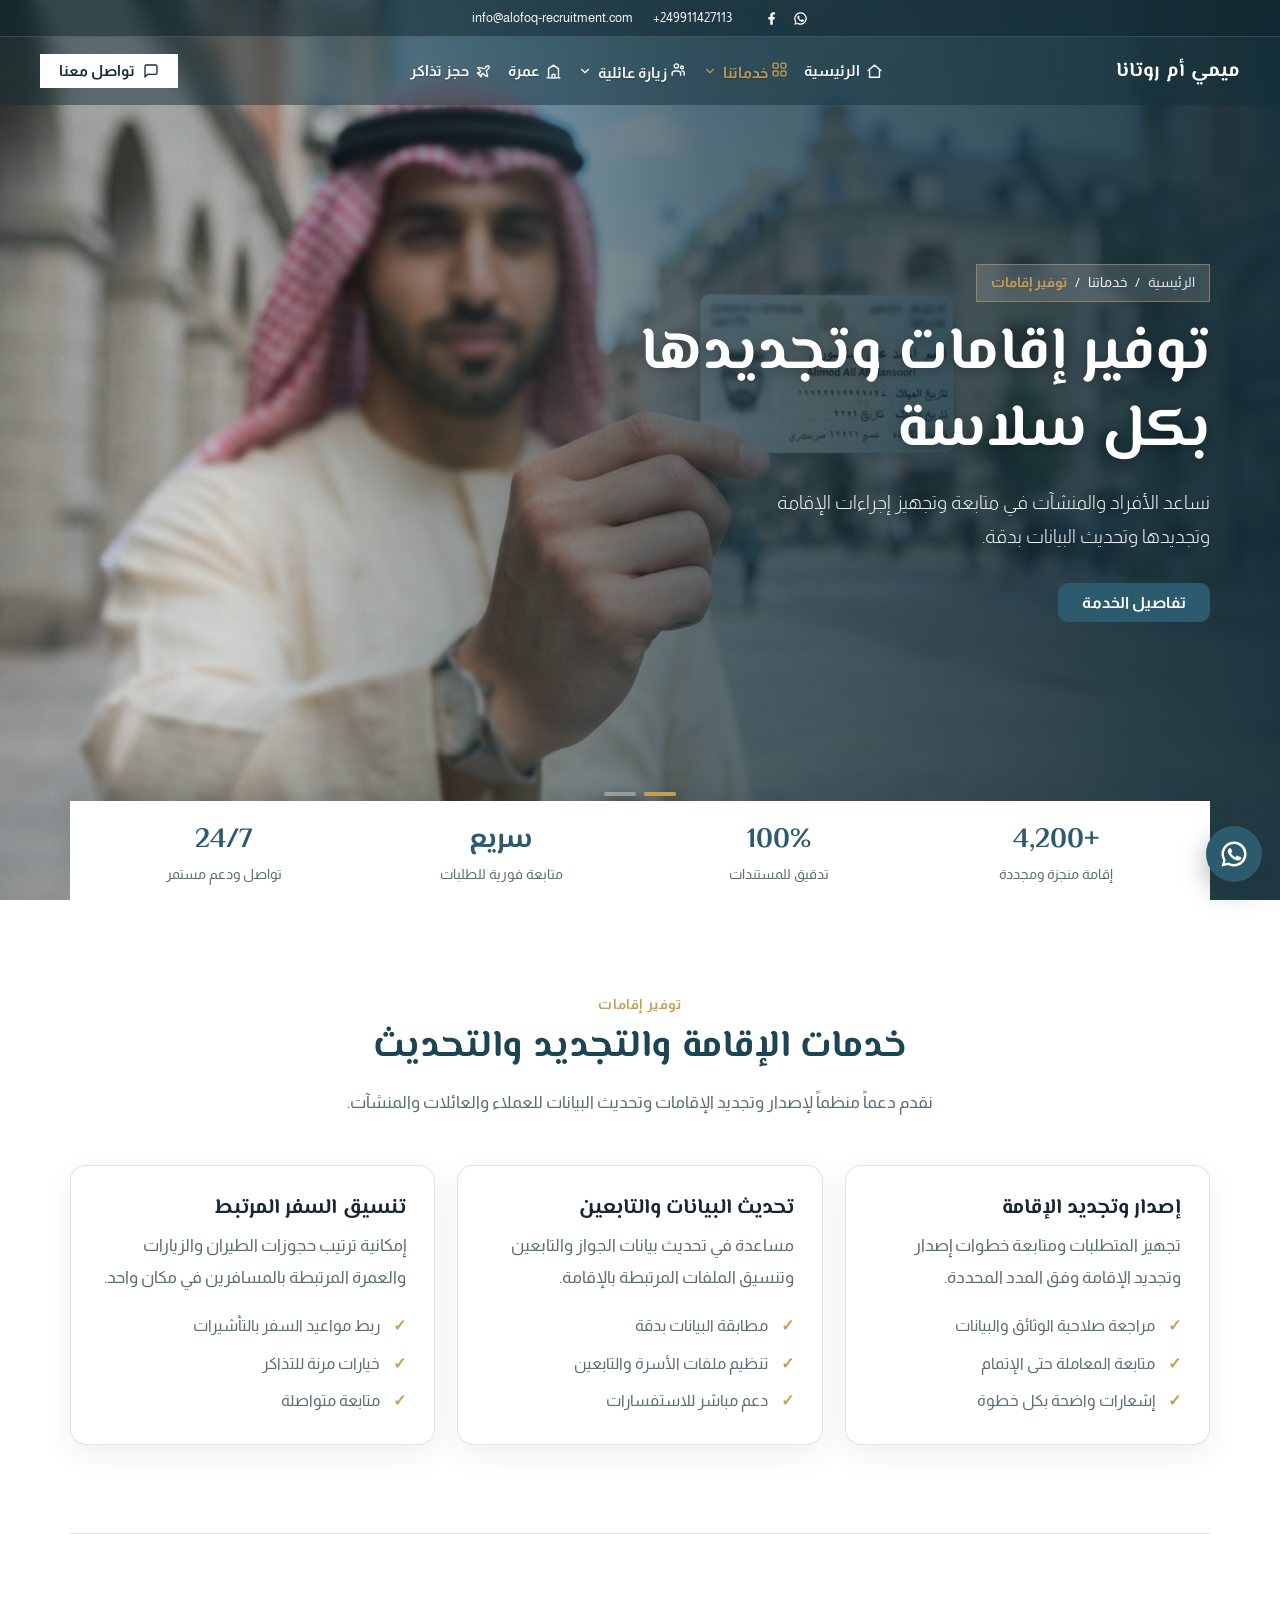
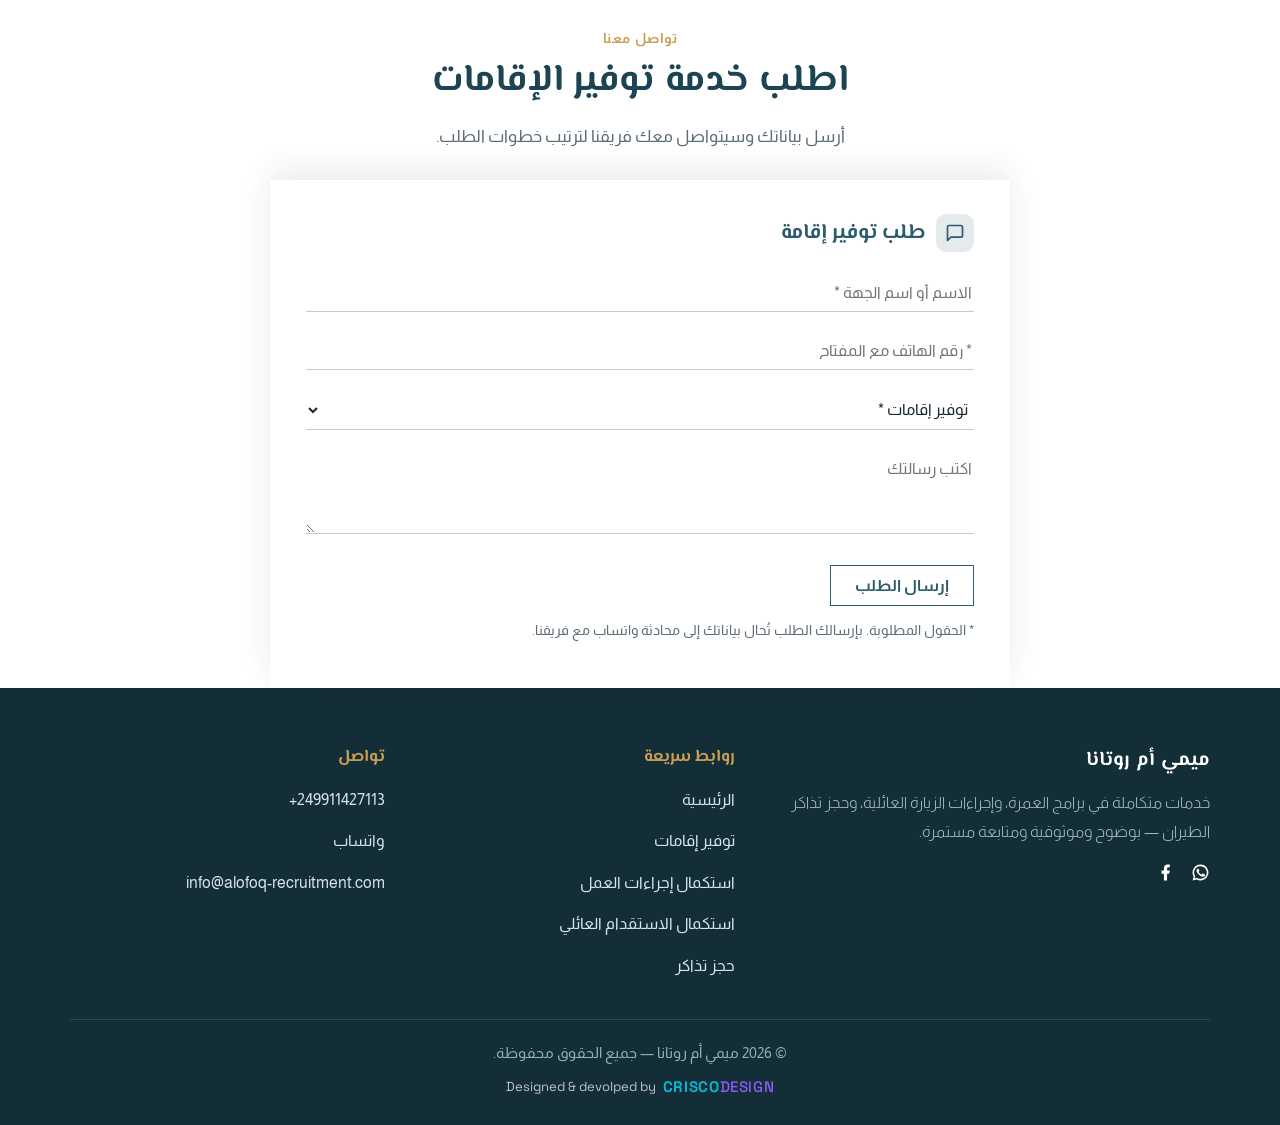
==== commit 7e01fc79: "Add files via upload" ====
--- a/accommodation.html
+++ b/accommodation.html
@@ -156,7 +156,7 @@
 
 <section class="hero" id="hero" aria-roledescription="carousel" aria-label="توفير إقامات مع ميمي أم روتانا">
   <div class="slide on" role="group" aria-label="1 من 2">
-    <div class="bg" style="background-image:url('https://images.unsplash.com/photo-1521737604893-d14cc237f11d?auto=format&fit=crop&w=1920&q=80')" role="img" aria-label="خدمات توفير الإقامات"></div>
+    <div class="bg" style="background-image:url('imgs/id.jpg')" role="img" aria-label="خدمات توفير الإقامات"></div>
     <div class="shade"></div>
     <div class="txt">
       <nav class="hero-crumb" aria-label="مسار الصفحة">
--- a/style.css
+++ b/style.css
@@ -453,19 +453,52 @@
   color:var(--sand);font-weight:700;
 }
 
-/* بطاقات الخدمات: بدون مؤثرات افتراضية، وبوردر + شادو خفيف عند المرور */
+/* بطاقات وأزرار قسم الخدمات: تناسق بجانب بعض وأزرار شفافة */
 #services .cards{
-  grid-template-columns:repeat(auto-fit,minmax(290px,1fr));
+  display:grid;
+  grid-template-columns:repeat(3, minmax(0, 1fr));
+  gap:22px;
+  align-items:stretch;
 }
 #services .card{
-  transform:none;
-  box-shadow:none;
-  transition:border-color .3s ease, box-shadow .3s ease;
+  height:100%;
+  transform:none;
+  box-shadow:0 6px 18px rgba(20,46,56,.05);
+  border-color:rgba(24,40,48,.14);
+  transition:border-color .25s ease, box-shadow .25s ease;
 }
 #services .card:hover{
   transform:none;
-  border-color:rgba(43,91,108,.35);
-  box-shadow:0 8px 20px rgba(20,46,56,.08);
+  border-color:rgba(43,91,108,.45);
+  box-shadow:0 10px 24px rgba(20,46,56,.1);
+}
+#services .card .btn{
+  margin-top:auto;
+  background:transparent;
+  color:var(--sage);
+  border:1.5px solid var(--sage);
+  border-radius:10px;
+  padding:10px 20px;
+  text-align:center;
+  justify-content:center;
+  transition:background-color .25s ease, color .25s ease, border-color .25s ease;
+}
+#services .card .btn:hover,
+#services .card .btn:focus-visible{
+  background:var(--sage);
+  color:var(--sage-ink);
+  border-color:var(--sage);
+  transform:none;
+}
+@media (max-width:980px){
+  #services .cards{
+    grid-template-columns:repeat(2, minmax(0, 1fr));
+  }
+}
+@media (max-width:640px){
+  #services .cards{
+    grid-template-columns:1fr;
+  }
 }
 
 .plan{position:relative}
@@ -753,7 +786,7 @@
 #umrah .card.plan:hover{
   transform:none;
   border-color:rgba(43,91,108,.42);
-  box-shadow:0 12px 28px rgba(43,91,108,.16);
+  box-shadow:0 12px 28px rgba(20,46,56,.16);
 }
 #umrah .card.plan .tag{
   z-index:2;
@@ -813,4 +846,4 @@
   color:var(--sage-ink);
   border-color:var(--sage);
   transform:none;
-}
+}
